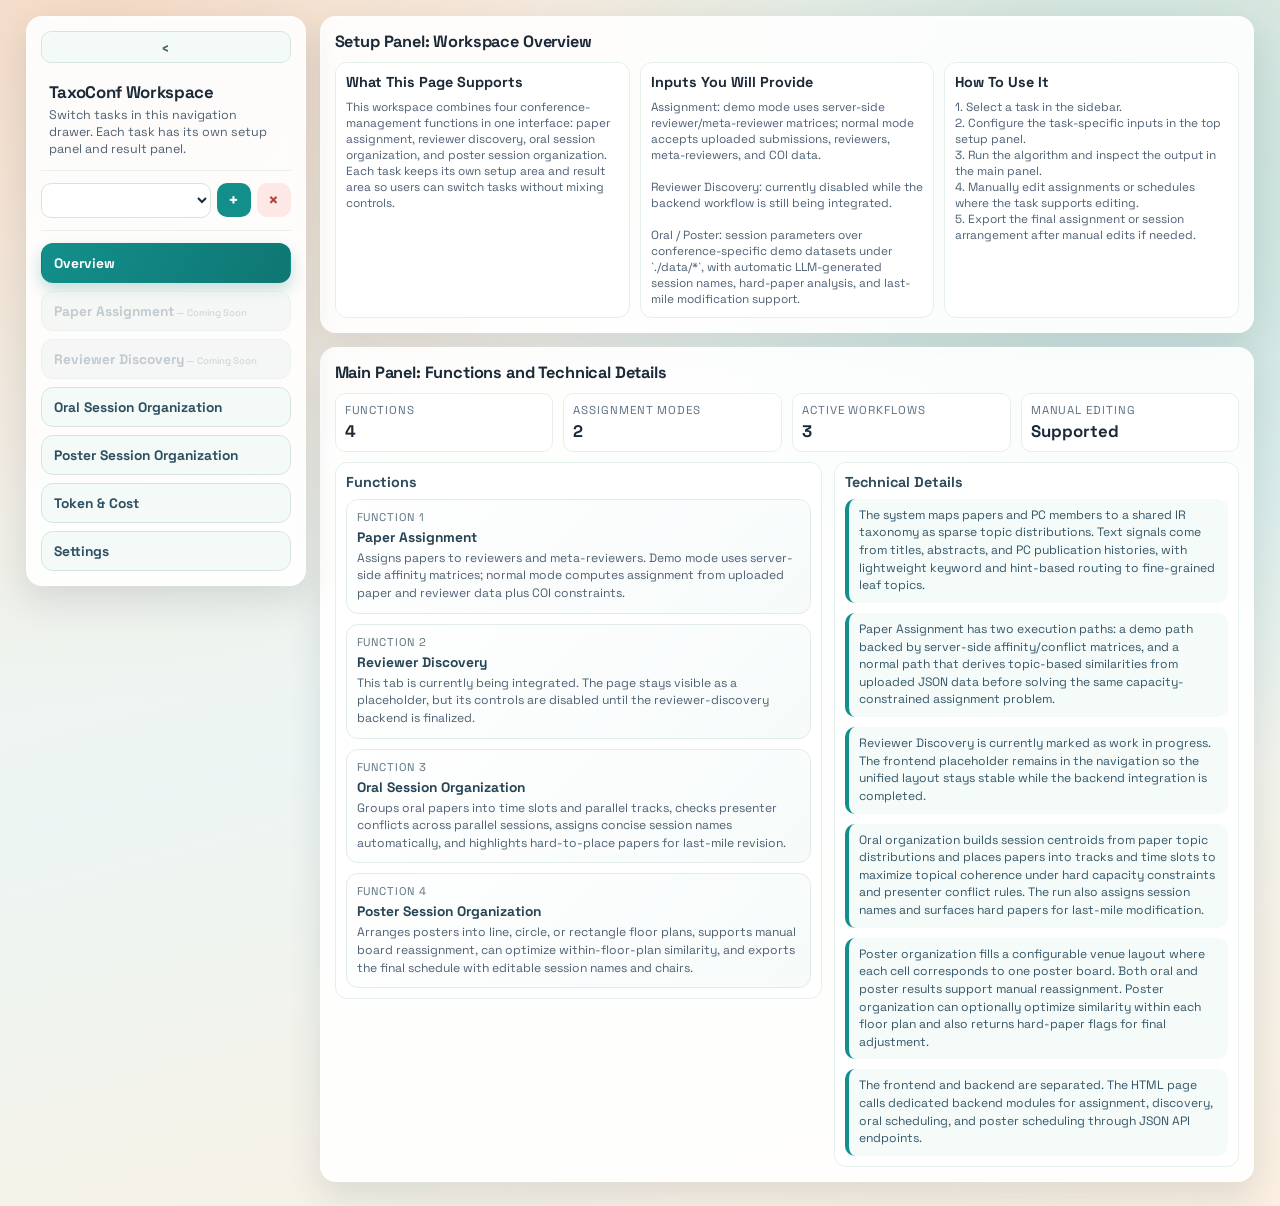
==== index.html @ 0bf5026b "Add editable track names and Excel export using template Track names: - Replace generic "Track 1/2/3" ====
<!doctype html>
<html lang="en">
<head>
  <meta charset="utf-8">
  <meta name="viewport" content="width=device-width, initial-scale=1">
  <title>TaxoConf Task Workspace</title>
  <link rel="preconnect" href="https://fonts.googleapis.com">
  <link rel="preconnect" href="https://fonts.gstatic.com" crossorigin>
  <link href="https://fonts.googleapis.com/css2?family=Space+Grotesk:wght@400;500;600;700&family=IBM+Plex+Mono:wght@400;500&display=swap" rel="stylesheet">
  <link rel="stylesheet" href="css/tokens.css">
  <link rel="stylesheet" href="css/base.css">
  <link rel="stylesheet" href="css/layout.css">
  <link rel="stylesheet" href="css/components.css">
  <link rel="stylesheet" href="css/views/overview.css">
  <link rel="stylesheet" href="css/views/oral.css">
  <link rel="stylesheet" href="css/views/poster.css">
  <link rel="stylesheet" href="css/views/settings.css">
  <link rel="stylesheet" href="css/views/tokens-page.css">
</head>
<body>
  <div class="app">
    <aside class="panel sidebar">
      <button class="sidebar-toggle" id="sidebarToggle" type="button" title="Collapse sidebar">
        <span class="toggle-icon">&lsaquo;</span>
      </button>
      <div class="brand">
        <h1>TaxoConf Workspace</h1>
        <p>Switch tasks in this navigation drawer. Each task has its own setup panel and result panel.</p>
      </div>
      <div class="workspace-switcher">
        <select id="workspaceSelect" title="Current workspace"></select>
        <button class="ws-add-btn" id="wsAddBtn" type="button" title="Create workspace">+</button>
        <button class="ws-add-btn" id="wsDeleteBtn" type="button" title="Delete workspace" style="background:#fde8e5;color:var(--danger);border-color:#f0c5c0">&times;</button>
      </div>
      <div class="nav-list" role="navigation" aria-label="Task Navigation">
        <button class="nav-btn is-active" data-task="overview" type="button"><span class="nav-icon">&#9776;</span> Overview</button>
        <button class="nav-btn is-locked" data-task="assignment" type="button"><span class="nav-icon">&#128196;</span> Paper Assignment</button>
        <button class="nav-btn is-locked" data-task="discovery" type="button"><span class="nav-icon">&#128269;</span> Reviewer Discovery</button>
        <button class="nav-btn" data-task="oral" type="button"><span class="nav-icon">&#127908;</span> Oral Session Organization</button>
        <button class="nav-btn" data-task="poster" type="button"><span class="nav-icon">&#128203;</span> Poster Session Organization</button>
        <button class="nav-btn" data-task="tokens" type="button"><span class="nav-icon">&#128176;</span> Token &amp; Cost</button>
        <button class="nav-btn" data-task="settings" type="button"><span class="nav-icon">&#9881;</span> Settings</button>
      </div>
    </aside>

    <!-- Global toast notification -->
    <div id="globalToast" class="global-toast" aria-live="polite"></div>

    <!-- Create workspace modal -->
    <div id="wsCreateModal" class="ws-modal-overlay">
      <div class="ws-modal-box">
        <h3>Create New Workspace</h3>
        <div class="control-group">
          <label class="control-label" for="wsNewName">Workspace name</label>
          <input type="text" id="wsNewName" placeholder="e.g. AAAI26" />
        </div>
        <div class="control-group">
          <label class="control-label" for="wsNewDesc">Description (optional)</label>
          <input type="text" id="wsNewDesc" placeholder="e.g. AAAI 2026 Full Papers" />
        </div>
        <div class="control-group">
          <label class="control-label">Papers JSON (optional, upload later if needed)</label>
          <input type="file" id="wsNewPapersFile" accept=".json" style="font-size:0.82rem;margin-top:4px" />
          <div class="tiny" style="margin-top:4px">Expected format: array of <code>[{id, title, authors, abstract?}, ...]</code></div>
        </div>
        <div class="ws-modal-actions">
          <button class="btn-primary" id="wsCreateBtn" type="button">Create</button>
          <button class="btn-muted" id="wsCreateCancelBtn" type="button">Cancel</button>
        </div>
      </div>
    </div>

    <main class="content">
      <section class="task-view is-active" id="task-overview">
        <section class="panel setup-panel">
          <h2>Setup Panel: Workspace Overview</h2>
          <div class="grid-3">
            <div class="control-card">
              <h3 style="margin:0 0 8px;font-size:0.9rem">What This Page Supports</h3>
              <div class="tiny">
                This workspace combines four conference-management functions in one interface:
                paper assignment, reviewer discovery, oral session organization, and poster session organization.
                Each task keeps its own setup area and result area so users can switch tasks without mixing controls.
              </div>
            </div>

            <div class="control-card">
              <h3 style="margin:0 0 8px;font-size:0.9rem">Inputs You Will Provide</h3>
              <div class="tiny">
                Assignment: demo mode uses server-side reviewer/meta-reviewer matrices; normal mode accepts uploaded
                submissions, reviewers, meta-reviewers, and COI data.<br><br>
                Reviewer Discovery: currently disabled while the backend workflow is still being integrated.<br><br>
                Oral / Poster: session parameters over conference-specific demo datasets under `./data/*`, with
                automatic LLM-generated session names, hard-paper analysis, and last-mile modification support.
              </div>
            </div>

            <div class="control-card">
              <h3 style="margin:0 0 8px;font-size:0.9rem">How To Use It</h3>
              <div class="tiny">
                1. Select a task in the sidebar.<br>
                2. Configure the task-specific inputs in the top setup panel.<br>
                3. Run the algorithm and inspect the output in the main panel.<br>
                4. Manually edit assignments or schedules where the task supports editing.<br>
                5. Export the final assignment or session arrangement after manual edits if needed.
              </div>
            </div>
          </div>
        </section>

        <section class="panel result-panel">
          <h2>Main Panel: Functions and Technical Details</h2>
          <div class="summary">
            <div class="metric"><div class="label">Functions</div><div class="value">4</div></div>
            <div class="metric"><div class="label">Assignment Modes</div><div class="value">2</div></div>
            <div class="metric"><div class="label">Active Workflows</div><div class="value">3</div></div>
            <div class="metric"><div class="label">Manual Editing</div><div class="value">Supported</div></div>
          </div>

          <div class="result-split">
            <div class="list-card">
              <h3>Functions</h3>
              <div class="overview-flow">
                <div class="overview-step">
                  <div class="step-kicker">Function 1</div>
                  <div class="step-title">Paper Assignment</div>
                  <div class="step-copy">
                    Assigns papers to reviewers and meta-reviewers. Demo mode uses server-side affinity matrices;
                    normal mode computes assignment from uploaded paper and reviewer data plus COI constraints.
                  </div>
                </div>
                <div class="overview-step">
                  <div class="step-kicker">Function 2</div>
                  <div class="step-title">Reviewer Discovery</div>
                  <div class="step-copy">
                    This tab is currently being integrated. The page stays visible as a placeholder, but its controls
                    are disabled until the reviewer-discovery backend is finalized.
                  </div>
                </div>
                <div class="overview-step">
                  <div class="step-kicker">Function 3</div>
                  <div class="step-title">Oral Session Organization</div>
                  <div class="step-copy">
                    Groups oral papers into time slots and parallel tracks, checks presenter conflicts across parallel
                    sessions, assigns concise session names automatically, and highlights hard-to-place papers for last-mile revision.
                  </div>
                </div>
                <div class="overview-step">
                  <div class="step-kicker">Function 4</div>
                  <div class="step-title">Poster Session Organization</div>
                  <div class="step-copy">
                    Arranges posters into line, circle, or rectangle floor plans, supports manual board reassignment,
                    can optimize within-floor-plan similarity, and exports the final schedule with editable session names and chairs.
                  </div>
                </div>
              </div>
            </div>

            <div class="detail-card">
              <h3>Technical Details</h3>
              <div class="tech-grid">
                <div class="tech-note">
                  The system maps papers and PC members to a shared IR taxonomy as sparse topic distributions. Text signals
                  come from titles, abstracts, and PC publication histories, with lightweight keyword and hint-based routing
                  to fine-grained leaf topics.
                </div>
                <div class="tech-note">
                  Paper Assignment has two execution paths: a demo path backed by server-side affinity/conflict matrices,
                  and a normal path that derives topic-based similarities from uploaded JSON data before solving the same
                  capacity-constrained assignment problem.
                </div>
                <div class="tech-note">
                  Reviewer Discovery is currently marked as work in progress. The frontend placeholder remains in the
                  navigation so the unified layout stays stable while the backend integration is completed.
                </div>
                <div class="tech-note">
                  Oral organization builds session centroids from paper topic distributions and places papers into tracks and
                  time slots to maximize topical coherence under hard capacity constraints and presenter conflict rules. The run also assigns session names and surfaces hard papers for last-mile modification.
                </div>
                <div class="tech-note">
                  Poster organization fills a configurable venue layout where each cell corresponds to one poster board.
                  Both oral and poster results support manual reassignment. Poster organization can optionally optimize similarity within each floor plan and also returns hard-paper flags for final adjustment.
                </div>
                <div class="tech-note">
                  The frontend and backend are separated. The HTML page calls dedicated backend modules for assignment,
                  discovery, oral scheduling, and poster scheduling through JSON API endpoints.
                </div>
              </div>
            </div>
          </div>
        </section>

      </section>

      <section class="task-view" id="task-assignment">
        <section class="panel setup-panel">
          <h2>Setup Panel: Paper Assignment</h2>
          <div class="grid-3">
            <div class="control-card">
              <h3 style="margin:0 0 8px;font-size:0.9rem">Mode</h3>
              <div class="control-group">
                <span class="control-label">Assignment Mode</span>
                <select id="assignmentModeSelect">
                  <option value="demo" selected>Demonstration Mode</option>
                  <option value="normal">Normal Mode</option>
                </select>
              </div>
              <div id="assignmentSourceStatus" class="tiny">Loading assignment data summary from the server...</div>
            </div>

            <div class="control-card">
              <h3 style="margin:0 0 8px;font-size:0.9rem">Data</h3>
              <div id="assignmentDemoPanel">
                <div class="control-group">
                  <span class="control-label">Conference Demo Data</span>
                  <select id="assignmentConferenceSelect"></select>
                </div>
                <div class="tiny">Demonstration mode uses the papers, reviewers, meta-reviewers, affinity matrices, and conflict matrices stored on the server.</div>
              </div>
              <div id="assignmentUploadPanel" hidden>
                <div class="btn-row" style="margin-top:8px">
                  <button id="uploadAssignmentSubmissionBtn" class="btn-secondary" type="button">Upload Submissions JSON</button>
                  <button id="uploadAssignmentReviewerBtn" class="btn-secondary" type="button">Upload Reviewers JSON</button>
                </div>
                <div class="btn-row" style="margin-top:8px">
                  <button id="uploadAssignmentMetaReviewerBtn" class="btn-secondary" type="button">Upload Meta-Reviewers JSON</button>
                  <button id="uploadAssignmentCoiBtn" class="btn-secondary" type="button">Upload COI JSON</button>
                </div>
                <input id="assignmentSubmissionFileInput" type="file" accept=".json,application/json" hidden>
                <input id="assignmentReviewerFileInput" type="file" accept=".json,application/json" hidden>
                <input id="assignmentMetaReviewerFileInput" type="file" accept=".json,application/json" hidden>
                <input id="assignmentCoiFileInput" type="file" accept=".json,application/json" hidden>
                <div id="assignmentUploadStatus" class="tiny" style="margin-top:10px">Upload your own JSON data to run assignment in normal mode.</div>
              </div>
            </div>

            <div class="control-card">
              <h3 style="margin:0 0 8px;font-size:0.9rem">Parameters</h3>
              <div class="control-group">
                <span class="control-label">Reviewer Workload</span>
                <input id="reviewerWorkloadInput" type="number" min="1" step="1" value="4">
              </div>
              <div class="control-group">
                <span class="control-label">Reviewer Coverage</span>
                <input id="reviewerCoverageInput" type="number" min="1" step="1" value="3">
              </div>
              <div class="control-group">
                <span class="control-label">Meta-Reviewer Workload</span>
                <input id="metaReviewerWorkloadInput" type="number" min="1" step="1" value="8">
              </div>
              <div class="btn-row" style="margin-top:8px">
                <button id="runAssignmentBtn" class="btn-primary" type="button">Run Assignment</button>
              </div>
              <div id="assignmentRunStatus" class="run-status" aria-live="polite"></div>
              <div class="btn-row" style="margin-top:10px">
                <button id="exportAssignmentBtn" class="btn-muted" type="button">Export Assignment JSON</button>
              </div>
            </div>
          </div>
        </section>

        <section class="panel result-panel">
          <h2>Main Panel: Assignment Result</h2>
          <div id="assignmentSummary" class="summary"></div>

          <div class="tabs">
            <button id="paperViewBtn" class="small-tab is-active" type="button">Paper View</button>
            <button id="pcViewBtn" class="small-tab" type="button">Reviewer / Meta-Reviewer View</button>
          </div>

          <div class="result-split">
            <div class="list-card">
              <h3 id="assignmentListTitle">Paper View List</h3>
              <div id="assignmentListTable" class="table-wrap"></div>
            </div>
            <div class="detail-card">
              <h3>Assignment Detail</h3>
              <div id="assignmentDetailPanel" class="tiny">Run assignment and click a paper or PC member to inspect details.</div>
            </div>
          </div>
        </section>
      </section>

      <section class="task-view" id="task-discovery">
        <section class="panel setup-panel">
          <h2>Setup Panel: Reviewer Discovery</h2>
          <div class="grid-2">
            <div class="control-card">
              <h3 style="margin:0 0 8px;font-size:0.9rem">Status</h3>
              <div class="tiny">
                Reviewer Discovery is still in progress. The backend integration for candidate retrieval and gap
                analysis is being revised and the interactive controls are intentionally disabled for this build.
              </div>
            </div>
            <div class="control-card">
              <h3 style="margin:0 0 8px;font-size:0.9rem">Planned Scope</h3>
              <div class="tiny">
                The final version will surface reviewer-demand gaps, search candidate reviewers from external
                sources, and let users inspect how recommended additions reduce uncovered topical demand.
              </div>
            </div>
          </div>
        </section>

        <section class="panel result-panel">
          <h2>Main Panel: Reviewer Discovery</h2>
          <div class="detail-card">
            <h3>Still In Progress</h3>
            <div class="tiny">
              This tab is intentionally disabled in the current demo build. No search or recommendation results are
              available yet.
            </div>
          </div>
        </section>
      </section>

      <section class="task-view" id="task-oral">
        <section class="panel setup-panel" id="oralSetupPanel">
          <div class="task-toolbar">
            <div class="toolbar-row">
              <h2 class="toolbar-title">Oral Session Organization</h2>
              <select id="oralConferenceSelect" class="toolbar-conference" title="Conference"></select>
            </div>
            <div class="toolbar-row">
              <button id="runOralBtn" class="btn-primary" type="button">Run Oral Organization</button>
              <button id="exportOralBtn" class="btn-muted" type="button">Export</button>
              <span class="toolbar-sep"></span>
              <button id="saveOralProgressBtn" class="btn-muted" type="button">Save Progress</button>
              <button id="loadOralProgressBtn" class="btn-muted" type="button">Load Progress</button>
              <span class="toolbar-sep"></span>
              <button class="btn-configure" type="button" data-toggle-setup="oralSetupPanel">Configure <span class="caret">&#9660;</span></button>
            </div>
            <div id="oralRunStatus" class="run-status toolbar-status" aria-live="polite"></div>
          </div>

          <!-- Summary bar: visible when collapsed -->
          <div id="oralSetupSummary" class="setup-summary-bar">
            <span class="summary-chip" id="oralSummaryChip">Loading...</span>
          </div>

          <!-- Collapsible setup body -->
          <div class="setup-body">
            <div id="oralSourceStatus" class="tiny" style="margin-bottom:10px">Loading server-side presentation data...</div>
            <div class="grid-3">
              <div class="control-card">
                <h3 style="margin:0 0 8px;font-size:0.9rem">Session Parameters</h3>
                <div class="control-group">
                  <span class="control-label">Parallel Sessions (M)</span>
                  <input id="oralParallelInput" type="number" min="1" step="1" value="7">
                </div>
                <div class="control-group">
                  <span class="control-label">Time Slots (N)</span>
                  <input id="oralSlotsInput" type="number" min="1" step="1" value="19">
                </div>
                <div class="control-group">
                  <span class="control-label">Max per Session</span>
                  <input id="oralMaxInput" type="number" min="1" step="1" value="4">
                </div>
                <div class="control-group">
                  <span class="control-label">Min per Session</span>
                  <input id="oralMinInput" type="number" min="1" step="1" value="3">
                </div>
                <label class="checkbox-line" style="margin-top:6px">
                  <input id="oralConflictInput" type="checkbox" checked>
                  Avoid presenter conflicts across parallel sessions
                </label>
              </div>

              <div class="control-card">
                <h3 style="margin:0 0 8px;font-size:0.9rem">Capacity Check</h3>
                <div id="oralCapacityNotice" class="capacity-note">Checking capacity against the demo paper set...</div>
              </div>

              <div class="control-card">
                <h3 style="margin:0 0 8px;font-size:0.9rem">Export</h3>
                <div class="control-group">
                  <span class="control-label">Export Format</span>
                  <select id="oralExportFormatSelect">
                    <option value="excel">Excel (.xlsx)</option>
                    <option value="html">HTML</option>
                    <option value="csv">CSV</option>
                  </select>
                </div>
                <div class="tiny" style="margin-top:8px">Click a session cell after the run to inspect and edit.</div>
              </div>
            </div>
          </div>
        </section>

        <section class="panel result-panel">
          <h2>Oral Schedule Result</h2>
          <div id="oralSummary" class="summary"></div>
          <div id="oralSchedulePanel" class="schedule-table"></div>
          <div class="detail-card" id="oralEditorPanel"></div>
          <div class="detail-card" id="oralLastMilePanel"></div>
        </section>
      </section>

      <section class="task-view" id="task-poster">
        <section class="panel setup-panel" id="posterSetupPanel">
          <div class="task-toolbar">
            <div class="toolbar-row">
              <h2 class="toolbar-title">Poster Session Organization</h2>
              <select id="posterConferenceSelect" class="toolbar-conference" title="Conference"></select>
            </div>
            <div class="toolbar-row">
              <button id="runPosterBtn" class="btn-primary" type="button">Run Poster Organization</button>
              <button id="exportPosterBtn" class="btn-muted" type="button">Export</button>
              <span class="toolbar-sep"></span>
              <button id="savePosterProgressBtn" class="btn-muted" type="button">Save Progress</button>
              <button id="loadPosterProgressBtn" class="btn-muted" type="button">Load Progress</button>
              <span class="toolbar-sep"></span>
              <button class="btn-configure" type="button" data-toggle-setup="posterSetupPanel">Configure <span class="caret">&#9660;</span></button>
            </div>
            <div id="posterRunStatus" class="run-status toolbar-status" aria-live="polite"></div>
          </div>

          <!-- Summary bar: visible when collapsed -->
          <div id="posterSetupSummary" class="setup-summary-bar">
            <span class="summary-chip" id="posterSummaryChip">Loading...</span>
          </div>

          <!-- Collapsible setup body -->
          <div class="setup-body">
            <div id="posterSourceStatus" class="tiny" style="margin-bottom:10px">Loading server-side presentation data...</div>
            <div class="grid-3">
              <div class="control-card">
                <h3 style="margin:0 0 8px;font-size:0.9rem">Floor Plan Layout</h3>
                <label class="checkbox-line">
                  <input id="posterWithinFloorplanInput" type="checkbox" checked>
                  Consider similarity within a floor plan
                </label>
                <div class="control-group">
                  <span class="control-label">Floor Plan Category</span>
                  <select id="posterLayoutCategorySelect">
                    <option value="rectangle">Rectangle</option>
                    <option value="line_circle">Line / Circle</option>
                  </select>
                </div>
                <div id="posterLineCircleControls" class="is-hidden">
                  <div class="control-group">
                    <span class="control-label">Specific Floor Plan</span>
                    <select id="posterLinearLayoutSelect">
                      <option value="line">Line</option>
                      <option value="circle">Circle</option>
                    </select>
                  </div>
                  <div class="control-group">
                    <span class="control-label">Board Count</span>
                    <input id="posterBoardCountInput" type="number" min="1" step="1" value="12">
                  </div>
                </div>
                <div id="posterRectangleControls">
                  <div class="control-group">
                    <span class="control-label">Rectangle Rows</span>
                    <input id="posterRowsInput" type="number" min="1" step="1" value="3">
                  </div>
                  <div class="control-group">
                    <span class="control-label">Rectangle Columns</span>
                    <input id="posterColsInput" type="number" min="1" step="1" value="4">
                  </div>
                </div>
              </div>

              <div class="control-card">
                <h3 style="margin:0 0 8px;font-size:0.9rem">Session Parameters</h3>
                <div class="control-group">
                  <span class="control-label">Session Count</span>
                  <input id="posterSessionCountInput" type="number" min="1" step="1" value="44">
                </div>
                <label class="checkbox-line">
                  <input id="posterPresenterConflictInput" type="checkbox">
                  Prevent same presenter in same session
                </label>
                <div id="posterCapacityNotice" class="capacity-note" style="margin-top:8px">Checking capacity...</div>
              </div>

              <div class="control-card">
                <h3 style="margin:0 0 8px;font-size:0.9rem">Export</h3>
                <div class="control-group">
                  <span class="control-label">Export Format</span>
                  <select id="posterExportFormatSelect">
                    <option value="excel">Excel (.xlsx)</option>
                    <option value="html">HTML</option>
                    <option value="csv">CSV</option>
                  </select>
                </div>
                <div class="tiny" style="margin-top:8px">Click any poster session card or board to inspect and edit.</div>
              </div>
            </div>
          </div>
        </section>

        <section class="panel result-panel">
          <h2>Main Panel: Poster Arrangement Result</h2>
          <div id="posterSummary" class="summary"></div>
          <div id="posterGridPanel"></div>
          <div class="detail-card" id="posterEditorPanel"></div>
          <div class="detail-card" id="posterLastMilePanel"></div>
        </section>
      </section>

      <!-- ═══════════ Token & Cost Page ═══════════ -->
      <section class="task-view" id="task-tokens">
        <section class="panel setup-panel">
          <h2>Token &amp; Cost Statistics</h2>
          <p class="tiny" style="margin:-6px 0 12px">Track LLM token usage and estimated costs across runs, workspaces, and globally.</p>

          <!-- Summary cards -->
          <div class="grid-3" style="margin-bottom:14px">
            <!-- Last Run -->
            <div class="control-card">
              <h3 style="margin:0 0 10px;font-size:0.9rem;color:var(--accent)">Last Run</h3>
              <div id="tokenLastRunBody" style="font-size:0.82rem">No run data yet.</div>
            </div>
            <!-- Workspace totals -->
            <div class="control-card">
              <div style="display:flex;justify-content:space-between;align-items:center;margin-bottom:10px">
                <h3 style="margin:0;font-size:0.9rem;color:var(--accent-warm)">Current Workspace</h3>
                <button class="btn-muted" id="tokenResetWorkspaceBtn" type="button" style="padding:4px 12px;font-size:0.74rem">Reset</button>
              </div>
              <div id="tokenWorkspaceBody" style="font-size:0.82rem">No workspace data.</div>
            </div>
            <!-- Global totals -->
            <div class="control-card">
              <div style="display:flex;justify-content:space-between;align-items:center;margin-bottom:10px">
                <h3 style="margin:0;font-size:0.9rem;color:var(--accent-muted)">Global (All Workspaces)</h3>
                <button class="btn-muted" id="tokenResetGlobalBtn" type="button" style="padding:4px 12px;font-size:0.74rem">Reset</button>
              </div>
              <div id="tokenGlobalBody" style="font-size:0.82rem">No global data.</div>
            </div>
          </div>
        </section>

        <!-- Run History table -->
        <section class="panel result-panel">
          <h2>Run History</h2>
          <div id="tokenRunHistoryBody" style="font-size:0.82rem">No runs recorded yet.</div>
        </section>
      </section>

      <!-- ═══════════ Settings Page ═══════════ -->
      <section class="task-view" id="task-settings">
        <section class="panel setup-panel">
          <h2>Settings</h2>
          <p class="tiny" style="margin:-6px 0 12px">Configure LLM provider, organization methods, and similarity engine. Changes take effect immediately.</p>

          <!-- LLM Configuration -->
          <div class="control-card" style="margin-bottom:12px">
            <h3 style="margin:0 0 10px;font-size:0.9rem">LLM Provider &amp; Model</h3>
            <div class="grid-2">
              <div class="control-group">
                <label class="control-label" for="settingsProvider">Provider <span id="settingsKeyStatus" style="font-weight:normal;font-size:0.75rem;margin-left:4px"></span></label>
                <select id="settingsProvider">
                  <option value="openai">OpenAI</option>
                  <option value="google">Google Gemini</option>
                  <option value="anthropic">Anthropic Claude</option>
                  <option value="xai">xAI Grok</option>
                </select>
              </div>
              <div class="control-group">
                <label class="control-label" for="settingsModel">Model</label>
                <select id="settingsModel"></select>
              </div>
            </div>
            <div class="control-group" style="margin-top:8px">
              <label class="control-label">API Key Source</label>
              <div style="display:flex;gap:12px;align-items:center;margin-top:4px">
                <label style="font-size:0.82rem;display:flex;align-items:center;gap:4px;cursor:pointer">
                  <input type="radio" name="apiKeySource" value="environment" checked /> Environment variable
                </label>
                <label style="font-size:0.82rem;display:flex;align-items:center;gap:4px;cursor:pointer">
                  <input type="radio" name="apiKeySource" value="manual" /> Enter manually
                </label>
              </div>
            </div>
            <div id="settingsManualKeyRow" style="display:none;margin-top:8px">
              <div class="control-group">
                <label class="control-label" for="settingsApiKey">API Key</label>
                <input type="password" id="settingsApiKey" placeholder="sk-..." style="width:100%;border:1px solid var(--line);border-radius:10px;background:#fff;color:var(--ink);font-family:inherit;font-size:0.86rem;padding:8px 9px" />
              </div>
            </div>
            <div style="margin-top:10px;padding:10px 12px;background:#f6fbfa;border:1px solid #e5efec;border-radius:10px">
              <div class="tiny" style="margin:0">
                <strong>Environment variables by provider:</strong><br>
                Google Gemini: <code>GOOGLE_API_KEY</code>&nbsp;&nbsp;|&nbsp;&nbsp;
                OpenAI: <code>OPENAI_API_KEY</code><br>
                Anthropic: <code>ANTHROPIC_API_KEY</code>&nbsp;&nbsp;|&nbsp;&nbsp;
                xAI: <code>XAI_API_KEY</code>
              </div>
            </div>
            <div style="margin-top:10px;display:flex;gap:8px;align-items:center">
              <button class="btn-muted" id="settingsTestLLMBtn" type="button" style="padding:7px 14px;font-size:0.8rem">Test Connection</button>
              <span id="settingsTestResult" class="tiny" style="margin:0"></span>
            </div>
          </div>

          <!-- Save button -->
          <div style="display:flex;gap:10px;align-items:center;margin-top:4px">
            <button class="btn-primary" id="settingsSaveBtn" type="button">Save Settings</button>
            <span id="settingsSaveStatus" class="tiny" style="margin:0"></span>
          </div>
        </section>
      </section>

    </main>
  </div>

  <div id="oralSessionModal" class="modal-shell" aria-hidden="true">
    <div class="modal-card">
      <div class="modal-head">
        <h3 id="oralSessionModalTitle">Session Detail</h3>
        <button id="oralSessionModalClose" class="modal-close" type="button">Close</button>
      </div>
      <div id="oralSessionModalBody" class="modal-body"></div>
    </div>
  </div>

  <div id="posterSessionModal" class="modal-shell" aria-hidden="true">
    <div class="modal-card">
      <div class="modal-head">
        <h3 id="posterSessionModalTitle">Poster Session Detail</h3>
        <button id="posterSessionModalClose" class="modal-close" type="button">Close</button>
      </div>
      <div id="posterSessionModalBody" class="modal-body"></div>
    </div>
  </div>

  <div id="oralHardPaperModal" class="modal-shell" aria-hidden="true">
    <div class="modal-card">
      <div class="modal-head">
        <h3 id="oralHardPaperModalTitle">Oral Last-Mile Modification</h3>
        <button id="oralHardPaperModalClose" class="modal-close" type="button">Close</button>
      </div>
      <div id="oralHardPaperModalBody" class="modal-body"></div>
    </div>
  </div>

  <div id="posterHardPaperModal" class="modal-shell" aria-hidden="true">
    <div class="modal-card">
      <div class="modal-head">
        <h3 id="posterHardPaperModalTitle">Poster Last-Mile Modification</h3>
        <button id="posterHardPaperModalClose" class="modal-close" type="button">Close</button>
      </div>
      <div id="posterHardPaperModalBody" class="modal-body"></div>
    </div>
  </div>

  <!-- Save/Load Progress Modal -->
  <div id="progressModal" class="modal-shell" aria-hidden="true">
    <div class="modal-card">
      <div class="modal-head">
        <h3 id="progressModalTitle">Save / Load Progress</h3>
        <button id="progressModalClose" class="modal-close" type="button">Close</button>
      </div>
      <div id="progressModalBody" class="modal-body"></div>
    </div>
  </div>

  <script type="module" src="js/app.js?v=4"></script>
</body>
</html>
---- css/tokens.css ----
:root {
  --bg-1: #f8f2e7;
  --bg-2: #ecf5f3;
  --ink: #1c2a38;
  --ink-soft: #4e6073;
  --panel: rgba(255, 255, 255, 0.9);
  --line: #d9e2e0;
  --accent: #138f8b;
  --accent-strong: #0f7673;
  --accent-warm: #e06a2d;
  --accent-muted: #8ea65f;
  --danger: #b53d33;
  --shadow: 0 14px 34px rgba(24, 48, 67, 0.12);
  --radius: 16px;
}
---- css/base.css ----
* { box-sizing: border-box; }

html,
body {
  overflow-x: hidden;
}

body {
  margin: 0;
  min-height: 100vh;
  font-family: "Space Grotesk", "Trebuchet MS", sans-serif;
  color: var(--ink);
  background:
    radial-gradient(circle at 8% 0%, rgba(224, 106, 45, 0.18), transparent 42%),
    radial-gradient(circle at 88% 14%, rgba(19, 143, 139, 0.2), transparent 40%),
    linear-gradient(165deg, var(--bg-1), var(--bg-2) 54%, #fbefe0 100%);
}

input[type="text"],
input[type="number"],
select,
textarea {
  width: 100%;
  border: 1px solid var(--line);
  border-radius: 10px;
  background: #fff;
  color: var(--ink);
  font-family: inherit;
  font-size: 0.86rem;
  padding: 8px 9px;
}

input[type="range"] {
  width: 100%;
  accent-color: var(--accent);
}

.tiny {
  font-size: 0.74rem;
  color: var(--ink-soft);
  line-height: 1.35;
}

.mono {
  font-family: "IBM Plex Mono", "SFMono-Regular", Consolas, monospace;
  font-size: 0.74rem;
}

.is-hidden {
  display: none !important;
}
---- css/layout.css ----
.app {
  width: min(1520px, 96vw);
  margin: 16px auto 24px;
  display: grid;
  grid-template-columns: 280px minmax(0, 1fr);
  gap: 14px;
  min-width: 0;
  transition: grid-template-columns 0.25s ease;
}
.app.sidebar-collapsed {
  grid-template-columns: 52px minmax(0, 1fr);
}

.sidebar {
  padding: 14px;
  position: sticky;
  top: 12px;
  height: fit-content;
  max-height: calc(100vh - 24px);
  overflow: auto;
  transition: padding 0.25s ease;
}

/* Sidebar toggle button */
.sidebar-toggle {
  width: 100%;
  border: 1px solid #d7e5e2;
  border-radius: 10px;
  background: #f3faf8;
  color: var(--ink-soft);
  padding: 6px 0;
  font-size: 1rem;
  cursor: pointer;
  margin-bottom: 10px;
  transition: all 0.15s ease;
  display: flex;
  align-items: center;
  justify-content: center;
}
.sidebar-toggle:hover { background: #e6f2ee; }
.sidebar-toggle .toggle-icon {
  transition: transform 0.25s ease;
  font-size: 0.9rem;
}

/* Collapsed sidebar */
.sidebar-collapsed .sidebar {
  padding: 10px 6px;
  overflow: hidden;
}
.sidebar-collapsed .brand,
.sidebar-collapsed .workspace-switcher,
.sidebar-collapsed .nav-btn span,
.sidebar-collapsed .nav-btn::after {
  display: none;
}
.sidebar-collapsed .nav-list {
  gap: 6px;
}
.sidebar-collapsed .nav-btn {
  padding: 8px 0;
  font-size: 0;
  text-align: center;
  justify-content: center;
  min-height: 36px;
}
.sidebar-collapsed .nav-btn .nav-icon {
  font-size: 1.05rem;
  display: block;
}
.sidebar-collapsed .sidebar-toggle {
  padding: 6px 0;
  margin-bottom: 8px;
}
.sidebar-collapsed .sidebar-toggle .toggle-icon {
  transform: rotate(180deg);
}

.brand {
  padding: 8px 8px 12px;
  border-bottom: 1px solid #e7f0ee;
  margin-bottom: 12px;
}

.brand h1 {
  margin: 0;
  font-size: 1.05rem;
  letter-spacing: -0.02em;
}

.brand p {
  margin: 4px 0 0;
  font-size: 0.78rem;
  color: var(--ink-soft);
  line-height: 1.35;
}

.nav-list {
  display: grid;
  gap: 8px;
}

.nav-btn {
  text-align: left;
  border: 1px solid #d7e5e2;
  border-radius: 12px;
  background: #f3faf8;
  color: #2e4f62;
  padding: 10px 12px;
  font-family: inherit;
  font-size: 0.86rem;
  font-weight: 700;
  cursor: pointer;
  transition: all 0.15s ease;
}

.nav-icon {
  display: none;
  line-height: 1;
}

.nav-btn.is-active {
  background: linear-gradient(120deg, var(--accent), var(--accent-strong));
  color: #fff;
  border-color: transparent;
  box-shadow: 0 7px 16px rgba(15, 118, 115, 0.24);
}

.nav-btn.is-locked {
  opacity: 0.52;
  cursor: not-allowed;
  position: relative;
  background: #eef3f1;
  color: #8a9da8;
  border-color: #dce5e2;
}
.nav-btn.is-locked::after {
  content: " — Coming Soon";
  font-size: 0.7em;
  font-weight: 500;
  opacity: 0.7;
}
.nav-btn.is-locked:hover {
  transform: none;
  box-shadow: none;
}

/* Workspace switcher */
.workspace-switcher {
  display: flex;
  gap: 6px;
  align-items: center;
  margin-bottom: 12px;
  padding-bottom: 12px;
  border-bottom: 1px solid #e7f0ee;
}
.workspace-switcher select {
  flex: 1;
  font-size: 0.82rem;
  padding: 7px 8px;
}
.workspace-switcher .ws-add-btn {
  width: 34px;
  height: 34px;
  border-radius: 10px;
  background: var(--accent);
  color: #fff;
  font-size: 1.1rem;
  display: flex;
  align-items: center;
  justify-content: center;
  padding: 0;
  flex-shrink: 0;
}

/* Create workspace modal */
.ws-modal-overlay {
  position: fixed;
  inset: 0;
  background: rgba(28, 42, 56, 0.45);
  display: flex;
  align-items: center;
  justify-content: center;
  z-index: 8000;
  opacity: 0;
  pointer-events: none;
  transition: opacity 0.2s ease;
}
.ws-modal-overlay.is-visible {
  opacity: 1;
  pointer-events: auto;
}
.ws-modal-box {
  background: #fff;
  border-radius: 16px;
  box-shadow: 0 20px 50px rgba(0,0,0,0.18);
  padding: 24px;
  width: min(440px, 90vw);
  max-height: 80vh;
  overflow: auto;
}
.ws-modal-box h3 { margin: 0 0 14px; font-size: 1.05rem; }
.ws-modal-box .control-group { margin-bottom: 12px; }
.ws-modal-actions { display: flex; gap: 8px; margin-top: 16px; }

/* Global toast notification */
.global-toast {
  position: fixed;
  top: 20px;
  left: 50%;
  transform: translateX(-50%) translateY(-80px);
  background: linear-gradient(135deg, #1c2a38, #2e4252);
  color: #fff;
  padding: 12px 24px;
  border-radius: 12px;
  font-size: 0.88rem;
  font-weight: 600;
  box-shadow: 0 8px 24px rgba(0,0,0,0.18);
  z-index: 9999;
  opacity: 0;
  transition: all 0.3s cubic-bezier(0.4, 0, 0.2, 1);
  pointer-events: none;
}
.global-toast.is-visible {
  opacity: 1;
  transform: translateX(-50%) translateY(0);
}

.content {
  display: grid;
  gap: 14px;
  min-width: 0;
}

.task-view {
  display: none;
  gap: 14px;
  min-width: 0;
}

.task-view.is-active {
  display: grid;
  animation: reveal 0.2s ease;
}

@keyframes reveal {
  from { opacity: 0; transform: translateY(4px); }
  to { opacity: 1; transform: translateY(0); }
}

/* ── Media queries ── */

@media (max-width: 1160px) {
  .app {
    grid-template-columns: 1fr;
  }

  .sidebar {
    position: static;
    max-height: none;
  }
}

@media (max-width: 920px) {
  .grid-2,
  .grid-3,
  .result-split {
    grid-template-columns: 1fr;
  }

  .summary {
    grid-template-columns: repeat(2, minmax(0, 1fr));
  }

  .paper-move-row {
    grid-template-columns: 1fr;
  }
}

@media (max-width: 620px) {
  .summary {
    grid-template-columns: 1fr;
  }

  .bar-row {
    grid-template-columns: 1fr;
  }

  .modal-field-grid {
    grid-template-columns: 1fr;
  }
}
---- css/components.css ----
.panel {
  background: var(--panel);
  border-radius: var(--radius);
  border: 1px solid rgba(255, 255, 255, 0.78);
  box-shadow: var(--shadow);
}

.setup-panel,
.result-panel {
  padding: 14px;
  min-width: 0;
  overflow: hidden;
}

.setup-panel h2,
.result-panel h2 {
  margin: 0 0 10px;
  font-size: 1.02rem;
  letter-spacing: -0.01em;
}

/* ── Sticky task toolbar ─────────────────────── */

.task-toolbar {
  position: sticky;
  top: 0;
  z-index: 20;
  display: flex;
  flex-direction: column;
  gap: 8px;
  padding: 14px 18px;
  background: rgba(255, 255, 255, 0.94);
  backdrop-filter: blur(10px);
  -webkit-backdrop-filter: blur(10px);
  border-bottom: 1px solid var(--line);
  border-radius: var(--radius) var(--radius) 0 0;
  margin: -14px -14px 14px;
}

.toolbar-row {
  display: flex;
  align-items: center;
  gap: 10px;
  flex-wrap: wrap;
}

.task-toolbar .toolbar-title {
  font-size: 1.06rem;
  font-weight: 700;
  letter-spacing: -0.02em;
  margin: 0;
  white-space: nowrap;
}

.toolbar-conference {
  flex: 1;
  min-width: 140px;
  max-width: 300px;
}

.toolbar-sep {
  display: inline-block;
  width: 1px;
  height: 20px;
  background: var(--line);
  margin: 0 2px;
}

.task-toolbar .toolbar-status {
  font-size: 0.78rem;
  color: var(--ink-soft);
  width: 100%;
}

.btn-configure {
  border: 1px solid var(--line);
  border-radius: 8px;
  background: #f3faf8;
  color: var(--ink-soft);
  padding: 5px 12px;
  font-size: 0.78rem;
  font-family: inherit;
  cursor: pointer;
  transition: all 0.15s ease;
  display: inline-flex;
  align-items: center;
  gap: 4px;
}
.btn-configure:hover { background: #e6f2ee; color: var(--ink); }
.btn-configure .caret {
  display: inline-block;
  transition: transform 0.2s ease;
  font-size: 0.7rem;
}
.btn-configure.is-collapsed .caret { transform: rotate(-90deg); }

/* ── Collapsible setup panel ─────────────────── */

.setup-body {
  transition: max-height 0.3s ease, opacity 0.2s ease, padding 0.3s ease;
  overflow: hidden;
}

.setup-panel.is-collapsed .setup-body {
  max-height: 0;
  opacity: 0;
  padding-top: 0;
  padding-bottom: 0;
}

.setup-panel.is-collapsed {
  padding-bottom: 0;
}

/* ── Summary bar (visible when collapsed) ────── */

.setup-summary-bar {
  display: none;
  gap: 12px;
  align-items: center;
  flex-wrap: wrap;
  font-size: 0.8rem;
  color: var(--ink-soft);
  padding: 4px 0;
}

.setup-summary-bar .summary-chip {
  background: #f0f6f4;
  border: 1px solid var(--line);
  border-radius: 6px;
  padding: 2px 8px;
  font-size: 0.76rem;
  white-space: nowrap;
}

.setup-panel.is-collapsed .setup-summary-bar {
  display: flex;
}

.panel-toolbar {
  display: flex;
  justify-content: space-between;
  gap: 10px;
  align-items: center;
  flex-wrap: wrap;
  margin: 0 0 10px;
}

.mode-switcher {
  display: flex;
  gap: 6px;
  align-items: center;
  flex-wrap: wrap;
}

.grid-2 {
  display: grid;
  grid-template-columns: 1fr 1fr;
  gap: 12px;
  align-items: start;
}

.grid-3 {
  display: grid;
  grid-template-columns: repeat(3, minmax(0, 1fr));
  gap: 10px;
}

.control-card {
  border: 1px solid #e5efec;
  background: #fff;
  border-radius: 12px;
  padding: 10px;
}

.control-group {
  display: grid;
  gap: 6px;
  margin-bottom: 10px;
}

.control-label {
  display: flex;
  justify-content: space-between;
  align-items: baseline;
  font-size: 0.8rem;
  color: var(--ink-soft);
  font-weight: 600;
}

.control-value {
  font-family: "IBM Plex Mono", "SFMono-Regular", Consolas, monospace;
  color: #245c61;
  font-size: 0.75rem;
}

.toggle-row {
  display: flex;
  gap: 8px;
  align-items: center;
  font-size: 0.82rem;
  color: #3f5a6c;
  margin: 5px 0;
}

.btn-row {
  display: grid;
  gap: 8px;
}

button {
  border: 0;
  border-radius: 10px;
  padding: 10px 12px;
  font-family: inherit;
  font-size: 0.84rem;
  font-weight: 700;
  cursor: pointer;
  transition: transform 0.14s ease;
}

button:active {
  transform: translateY(1px);
}

.btn-primary {
  background: linear-gradient(120deg, var(--accent), var(--accent-strong));
  color: #fff;
  box-shadow: 0 7px 18px rgba(15, 118, 115, 0.24);
}

.btn-secondary {
  background: linear-gradient(120deg, #f8eee7, #f5dfd0);
  color: #8a4824;
  border: 1px solid rgba(224, 106, 45, 0.21);
}

.btn-muted {
  background: linear-gradient(120deg, #edf6f3, #e4efec);
  color: #335566;
  border: 1px solid #d7e6e2;
}

button[disabled] {
  opacity: 0.72;
  cursor: wait;
  transform: none;
  box-shadow: none;
}

.summary {
  display: grid;
  grid-template-columns: repeat(4, minmax(0, 1fr));
  gap: 10px;
  margin-bottom: 10px;
}

.metric {
  border: 1px solid #e7efed;
  background: #fff;
  border-radius: 10px;
  padding: 9px;
}

.metric .label {
  font-size: 0.72rem;
  text-transform: uppercase;
  letter-spacing: 0.08em;
  color: #5d7081;
  margin-bottom: 3px;
}

.metric .value {
  font-size: 1.05rem;
  font-weight: 700;
}

.table-wrap {
  overflow: auto;
  border: 1px solid #e7eeec;
  border-radius: 10px;
  background: #fff;
}

table {
  width: 100%;
  border-collapse: collapse;
  min-width: 760px;
  font-size: 0.79rem;
}

th,
td {
  border-bottom: 1px solid #eef2f1;
  padding: 8px 9px;
  text-align: left;
  vertical-align: top;
}

th {
  background: #f6fbfa;
  color: #4c6375;
  position: sticky;
  top: 0;
  z-index: 1;
}

tbody tr.clickable { cursor: pointer; }
tbody tr.clickable:hover { background: #f6fbfa; }
tbody tr.selected { background: #eaf8f5; }

.badge {
  display: inline-block;
  padding: 2px 7px;
  border-radius: 999px;
  font-size: 0.7rem;
  font-weight: 700;
  border: 1px solid transparent;
  white-space: nowrap;
}

.badge-ok {
  color: #0f6b68;
  background: rgba(19, 143, 139, 0.13);
  border-color: rgba(19, 143, 139, 0.26);
}

.badge-warn {
  color: #8f4f27;
  background: rgba(224, 106, 45, 0.14);
  border-color: rgba(224, 106, 45, 0.28);
}

.badge-danger {
  color: #91352f;
  background: rgba(181, 61, 51, 0.12);
  border-color: rgba(181, 61, 51, 0.23);
}

.badge-muted {
  color: #395c6f;
  background: #eef5f2;
  border-color: #d8e7e3;
}

.tabs {
  display: flex;
  gap: 8px;
  margin-bottom: 10px;
  flex-wrap: wrap;
}

.small-tab {
  border: 1px solid #d8e7e3;
  border-radius: 999px;
  background: #eef7f5;
  color: #33596a;
  padding: 6px 10px;
  font-size: 0.76rem;
  font-weight: 700;
  cursor: pointer;
}

.small-tab.is-active {
  background: linear-gradient(120deg, var(--accent), var(--accent-strong));
  color: #fff;
  border-color: transparent;
}

.detail-card,
.gap-card,
.list-card {
  border: 1px solid #e5efec;
  background: #fff;
  border-radius: 12px;
  padding: 10px;
}

.detail-card h3,
.gap-card h3,
.list-card h3 {
  margin: 0 0 8px;
  font-size: 0.9rem;
  color: #304b5c;
}

.bars {
  display: grid;
  gap: 7px;
}

.bar-row {
  display: grid;
  grid-template-columns: minmax(120px, 1fr) minmax(130px, 2fr) 56px;
  gap: 7px;
  align-items: center;
  font-size: 0.76rem;
}

.bar-track {
  height: 9px;
  border-radius: 999px;
  background: #edf4f2;
  border: 1px solid #dce9e5;
  overflow: hidden;
}

.bar-fill {
  height: 100%;
  background: linear-gradient(90deg, var(--accent), #57b9b5);
}

.bar-fill.warm {
  background: linear-gradient(90deg, var(--accent-warm), #eba15f);
}

.bar-fill.muted {
  background: linear-gradient(90deg, #93b76a, #aacb81);
}

.pill {
  display: inline-block;
  border: 1px solid #d8e7e3;
  border-radius: 999px;
  background: #eef7f5;
  padding: 3px 7px;
  font-size: 0.7rem;
  margin-right: 5px;
  margin-top: 4px;
}

.editor-table {
  width: 100%;
  max-width: 100%;
  overflow: auto;
  border: 1px solid #e7efed;
  border-radius: 10px;
  background: #fff;
  margin-top: 10px;
}

.editor-table table {
  min-width: 760px;
}

.capacity-note {
  border-radius: 12px;
  padding: 10px;
  font-size: 0.76rem;
  line-height: 1.45;
  border: 1px solid #dbe8e4;
  background: #f6fbfa;
  color: #3d5d6b;
}

.capacity-note.warn {
  border-color: rgba(224, 106, 45, 0.28);
  background: rgba(224, 106, 45, 0.08);
  color: #8a4c26;
}

/* Modal */
/* ── Slide-in side panel (replaces centered modal) ────── */

.modal-shell {
  position: fixed;
  inset: 0;
  display: none;
  justify-content: flex-end;
  background: rgba(23, 37, 48, 0.25);
  z-index: 30;
  transition: background 0.25s ease;
}

.modal-shell.is-open {
  display: flex;
}

.modal-card {
  width: min(520px, 92vw);
  height: 100vh;
  overflow: auto;
  border-radius: 0;
  border-left: 1px solid var(--line);
  background: rgba(255, 255, 255, 0.98);
  box-shadow: -8px 0 32px rgba(18, 42, 60, 0.15);
  animation: slideInRight 0.22s ease-out;
}

@keyframes slideInRight {
  from { transform: translateX(100%); opacity: 0.5; }
  to   { transform: translateX(0);    opacity: 1; }
}

.modal-head {
  display: flex;
  justify-content: space-between;
  gap: 10px;
  align-items: center;
  padding: 16px 18px 12px;
  border-bottom: 1px solid #e8f0ee;
  position: sticky;
  top: 0;
  background: rgba(255, 255, 255, 0.97);
  backdrop-filter: blur(6px);
  -webkit-backdrop-filter: blur(6px);
  z-index: 1;
}

.modal-head h3 {
  margin: 0;
  font-size: 0.96rem;
}

.modal-body {
  padding: 16px 18px 20px;
}

.modal-close {
  background: #eef7f5;
  color: #345869;
  border: 1px solid #d8e7e3;
  border-radius: 999px;
  padding: 6px 14px;
  font-size: 0.76rem;
  cursor: pointer;
  transition: background 0.15s ease;
}
.modal-close:hover {
  background: #ddf0eb;
}

/* On small screens, side panel goes full-width */
@media (max-width: 620px) {
  .modal-card {
    width: 100vw;
  }
}

.modal-field-grid {
  display: grid;
  grid-template-columns: repeat(2, minmax(0, 1fr));
  gap: 8px;
  margin-top: 8px;
}

.modal-field {
  display: grid;
  gap: 5px;
}

.modal-field.modal-field-span {
  grid-column: 1 / -1;
}

.modal-field label {
  font-size: 0.76rem;
  color: var(--ink-soft);
  font-weight: 700;
}

.modal-section {
  margin-top: 12px;
  padding-top: 12px;
  border-top: 1px solid #e7efed;
}

.modal-actions {
  display: flex;
  gap: 8px;
  flex-wrap: wrap;
  margin-top: 10px;
}

/* ── Progress save/load list ────────── */

.progress-save-list {
  display: grid;
  gap: 8px;
}

.progress-save-item {
  display: flex;
  justify-content: space-between;
  align-items: center;
  gap: 12px;
  width: 100%;
  padding: 12px 14px;
  border: 1px solid var(--line);
  border-radius: 12px;
  background: linear-gradient(145deg, #fff, #f6fbf9);
  cursor: pointer;
  text-align: left;
  font-family: inherit;
  color: var(--ink);
  transition: border-color 0.15s, box-shadow 0.15s, transform 0.1s;
}

.progress-save-item:hover {
  border-color: var(--accent);
  box-shadow: 0 4px 12px rgba(19, 143, 139, 0.1);
  transform: translateY(-1px);
}

.progress-save-item strong {
  font-size: 0.88rem;
}

.progress-save-item span {
  font-size: 0.76rem;
  color: var(--ink-soft);
  white-space: nowrap;
}

.paper-move-card {
  border: 1px solid #e4eeeb;
  border-radius: 12px;
  padding: 10px;
  background: #fbfefd;
  margin-top: 8px;
}

.paper-move-row {
  display: grid;
  grid-template-columns: minmax(0, 1fr) 220px 92px;
  gap: 8px;
  align-items: center;
  margin-top: 8px;
}

.checkbox-line {
  display: flex;
  gap: 8px;
  align-items: center;
  font-size: 0.8rem;
  color: #3d5868;
  margin-top: 6px;
}

.checkbox-line input {
  width: auto;
  margin: 0;
  accent-color: var(--accent);
}

.run-status {
  display: none;
  align-items: center;
  gap: 8px;
  margin-top: 8px;
  padding: 8px 10px;
  border-radius: 10px;
  border: 1px solid #d9e7e3;
  background: #f5fbf9;
  color: #365868;
  font-size: 0.78rem;
  line-height: 1.35;
}

.run-status.is-visible {
  display: flex;
}

.run-spinner {
  width: 14px;
  height: 14px;
  border-radius: 999px;
  border: 2px solid #cfe5e1;
  border-top-color: var(--accent);
  animation: spin 0.8s linear infinite;
  flex: 0 0 auto;
}

@keyframes spin {
  from { transform: rotate(0deg); }
  to { transform: rotate(360deg); }
}

.schedule-shell,
.poster-grid-shell {
  width: 100%;
  max-width: 100%;
  overflow-x: auto;
  overflow-y: hidden;
}
---- css/views/overview.css ----
.overview-flow {
  display: grid;
  gap: 10px;
}

.overview-step {
  border: 1px solid #e2ece9;
  border-radius: 12px;
  padding: 10px;
  background: linear-gradient(135deg, #ffffff, #f6fbfa);
}

.overview-step .step-kicker {
  font-size: 0.7rem;
  text-transform: uppercase;
  letter-spacing: 0.08em;
  color: #5a7380;
  margin-bottom: 4px;
}

.overview-step .step-title {
  font-size: 0.86rem;
  font-weight: 700;
  color: #264454;
  margin-bottom: 4px;
}

.overview-step .step-copy {
  font-size: 0.76rem;
  color: var(--ink-soft);
  line-height: 1.45;
}

.tech-grid {
  display: grid;
  gap: 10px;
}

.tech-note {
  border-left: 4px solid var(--accent);
  padding: 8px 10px;
  background: #f4fbf9;
  border-radius: 10px;
  font-size: 0.76rem;
  color: #355668;
  line-height: 1.45;
}
---- css/views/oral.css ----
.result-split {
  display: grid;
  grid-template-columns: 1.2fr 1fr;
  gap: 12px;
  align-items: start;
}

.schedule-table {
  width: 100%;
  max-width: 100%;
  overflow: auto;
  border: 1px solid #e7efed;
  border-radius: 10px;
  background: #fff;
  margin-bottom: 10px;
}

.schedule-table table {
  width: max-content;
  min-width: 680px;
  table-layout: fixed;
}

.schedule-table td {
  vertical-align: top;
  padding: 8px;
}

.schedule-cell {
  min-height: 74px;
  display: grid;
  gap: 5px;
}

.schedule-meta {
  display: grid;
  gap: 3px;
  margin-top: 6px;
  font-size: 0.72rem;
  color: #4b6777;
}

.session-tile {
  width: 100%;
  text-align: left;
  border: 1px solid #dce9e5;
  border-radius: 12px;
  padding: 10px 12px;
  background: linear-gradient(140deg, #ffffff, #f3faf8);
  color: var(--ink);
  min-height: 0;
  max-width: 320px;
}

.session-tile:hover {
  transform: translateY(-1px);
  box-shadow: 0 10px 20px rgba(24, 48, 67, 0.08);
}

.session-tile .session-heading {
  display: flex;
  justify-content: space-between;
  gap: 6px;
  align-items: flex-start;
  margin-bottom: 4px;
}

.session-tile .session-heading strong {
  font-size: 0.82rem;
  line-height: 1.3;
  display: -webkit-box;
  -webkit-line-clamp: 2;
  -webkit-box-orient: vertical;
  overflow: hidden;
}

.session-tile .session-preview {
  display: grid;
  gap: 2px;
  font-size: 0.7rem;
  color: #466171;
  line-height: 1.3;
}

.session-tile .session-preview div {
  white-space: nowrap;
  overflow: hidden;
  text-overflow: ellipsis;
}

.last-mile-grid {
  display: grid;
  grid-template-columns: repeat(auto-fit, minmax(220px, 1fr));
  gap: 10px;
  margin-top: 8px;
}

.last-mile-tile {
  width: 100%;
  text-align: left;
  border: 1px solid #dce8e4;
  border-radius: 12px;
  background: linear-gradient(145deg, #ffffff, #f4fbf9);
  color: var(--ink);
  padding: 10px;
  min-height: 112px;
  display: grid;
  gap: 6px;
  align-content: start;
  box-shadow: 0 8px 18px rgba(24, 48, 67, 0.05);
}

.last-mile-tile:hover {
  transform: translateY(-1px);
  box-shadow: 0 12px 24px rgba(24, 48, 67, 0.08);
}

.last-mile-tile strong {
  font-size: 0.82rem;
}

/* ── Inline grid editing ────────────────── */

.grid-header-slot {
  min-width: 170px;
  max-width: 190px;
  vertical-align: bottom;
  background: linear-gradient(145deg, #f6fbf9, #edf5f2) !important;
  border-right: 2px solid var(--line) !important;
}

.grid-header-track {
  vertical-align: bottom;
  padding-bottom: 10px !important;
}

.grid-track-label {
  font-weight: 700;
  margin-bottom: 6px;
  font-size: 0.84rem;
}

.grid-track-name {
  font-weight: 700 !important;
  font-size: 0.84rem !important;
  color: var(--ink) !important;
  text-align: center;
  margin-bottom: 4px;
}

.grid-slot-cell {
  min-width: 170px;
  max-width: 190px;
  vertical-align: top;
  padding: 12px 14px !important;
  background: linear-gradient(145deg, #f6fbf9, #edf5f2) !important;
  border-right: 2px solid var(--line) !important;
}

.grid-slot-label {
  font-weight: 700;
  font-size: 0.92rem;
  color: var(--ink);
  margin-bottom: 10px;
  padding-bottom: 6px;
  border-bottom: 1px solid rgba(19, 143, 139, 0.15);
}

.grid-slot-fields {
  display: grid;
  gap: 8px;
}

.grid-field {
  display: grid;
  gap: 3px;
}

.grid-field span {
  font-size: 0.64rem;
  color: var(--accent-strong);
  text-transform: uppercase;
  letter-spacing: 0.05em;
  font-weight: 700;
}

.grid-inline-input {
  display: block;
  width: 100%;
  border: 1px solid var(--line);
  border-radius: 8px;
  padding: 5px 8px;
  font-family: inherit;
  font-size: 0.78rem;
  color: var(--ink);
  background: #fff;
  transition: border-color 0.15s, box-shadow 0.15s;
}

.grid-inline-input:hover {
  border-color: #b8cfc9;
}

.grid-inline-input:focus {
  outline: none;
  border-color: var(--accent);
  box-shadow: 0 0 0 2px rgba(19, 143, 139, 0.12);
}

.grid-inline-input::placeholder {
  color: #a0b5ae;
}

/* Native date/time inputs styling */
.grid-inline-input[type="date"],
.grid-inline-input[type="time"] {
  cursor: pointer;
}

.grid-inline-input[type="date"]::-webkit-calendar-picker-indicator,
.grid-inline-input[type="time"]::-webkit-calendar-picker-indicator {
  opacity: 0.5;
  cursor: pointer;
}

.grid-inline-input[type="date"]::-webkit-calendar-picker-indicator:hover,
.grid-inline-input[type="time"]::-webkit-calendar-picker-indicator:hover {
  opacity: 1;
}
---- css/views/poster.css ----
.poster-grid {
  border: 1px solid #e7efed;
  border-radius: 10px;
  overflow: auto;
  background: #fff;
  margin-bottom: 10px;
}

.poster-grid table {
  min-width: 620px;
}

.poster-cell {
  min-height: 70px;
  font-size: 0.76rem;
}

.poster-session-grid {
  display: grid;
  grid-template-columns: repeat(auto-fit, minmax(290px, 1fr));
  gap: 12px;
  min-width: 0;
}

.poster-session-card {
  border: 1px solid #e1ece8;
  border-radius: 14px;
  background: linear-gradient(145deg, #ffffff, #f4fbf9);
  overflow: hidden;
  box-shadow: 0 8px 18px rgba(24, 48, 67, 0.06);
}

.poster-session-head {
  display: flex;
  justify-content: space-between;
  gap: 10px;
  align-items: flex-start;
  padding: 10px 12px;
  border-bottom: 1px solid #e7f0ee;
  background: rgba(255, 255, 255, 0.9);
}

.poster-session-head h3 {
  margin: 0;
  font-size: 0.9rem;
}

.poster-session-head .tiny {
  margin-top: 3px;
}

.poster-layout-shell {
  padding: 12px;
  overflow: auto;
  max-width: 100%;
}

.poster-layout {
  width: 100%;
}

.poster-layout.poster-layout-line {
  display: grid;
  gap: 8px;
}

.poster-layout.poster-layout-rectangle {
  display: grid;
  gap: 8px;
}

.poster-layout.poster-layout-circle {
  position: relative;
  min-height: 240px;
  border-radius: 20px;
  background:
    radial-gradient(circle at center, rgba(19, 143, 139, 0.09) 0, rgba(19, 143, 139, 0.09) 28%, transparent 29%),
    radial-gradient(circle at center, rgba(19, 143, 139, 0.08) 0, rgba(19, 143, 139, 0.08) 63%, transparent 64%);
}

.poster-board {
  border: 1px solid #dbe8e4;
  border-radius: 12px;
  background: #fff;
  color: var(--ink);
  padding: 8px;
  min-height: 82px;
  display: grid;
  gap: 3px;
  align-content: start;
  text-align: left;
  font-size: 0.74rem;
}

.poster-board strong {
  font-size: 0.75rem;
}

.poster-board.is-empty {
  background: #f7fbfa;
  color: #6d8290;
  border-style: dashed;
}

.poster-board.circle-board {
  position: absolute;
  width: 86px;
  min-height: 86px;
  transform: translate(-50%, -50%);
  padding: 7px;
}

.poster-legend {
  display: flex;
  justify-content: space-between;
  gap: 8px;
  align-items: center;
  padding: 0 12px 12px;
}
---- css/views/settings.css ----
/* Settings view styles */
/* Settings-specific control cards and layout are covered by
   the shared .control-card, .control-group, and .grid-2/.grid-3
   classes in components.css. Add any settings-only overrides here. */
---- css/views/tokens-page.css ----
/* Token stats view styles */
/* Token-specific metric displays reuse the shared .metric,
   .summary, and .table-wrap classes in components.css.
   Add any token-stats-only overrides here. */
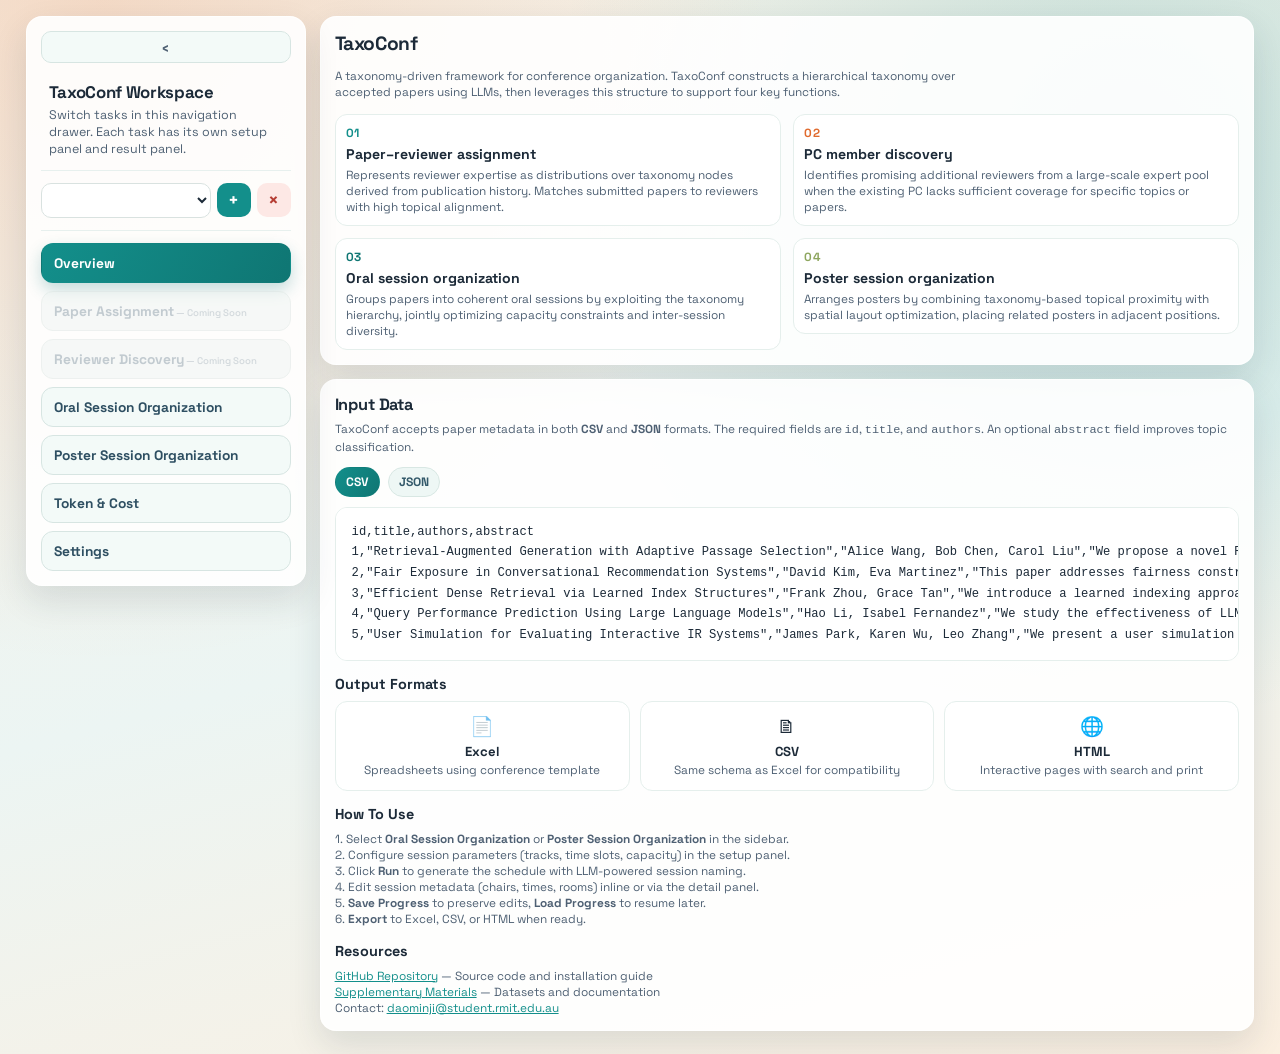
==== commit c8aa2239: "Redesign overview page with landing page content and consistent data format Replace the generic over" ====
--- a/index.html
+++ b/index.html
@@ -73,119 +73,103 @@
     <main class="content">
       <section class="task-view is-active" id="task-overview">
         <section class="panel setup-panel">
-          <h2>Setup Panel: Workspace Overview</h2>
-          <div class="grid-3">
-            <div class="control-card">
-              <h3 style="margin:0 0 8px;font-size:0.9rem">What This Page Supports</h3>
-              <div class="tiny">
-                This workspace combines four conference-management functions in one interface:
-                paper assignment, reviewer discovery, oral session organization, and poster session organization.
-                Each task keeps its own setup area and result area so users can switch tasks without mixing controls.
-              </div>
-            </div>
-
-            <div class="control-card">
-              <h3 style="margin:0 0 8px;font-size:0.9rem">Inputs You Will Provide</h3>
-              <div class="tiny">
-                Assignment: demo mode uses server-side reviewer/meta-reviewer matrices; normal mode accepts uploaded
-                submissions, reviewers, meta-reviewers, and COI data.<br><br>
-                Reviewer Discovery: currently disabled while the backend workflow is still being integrated.<br><br>
-                Oral / Poster: session parameters over conference-specific demo datasets under `./data/*`, with
-                automatic LLM-generated session names, hard-paper analysis, and last-mile modification support.
-              </div>
-            </div>
-
-            <div class="control-card">
-              <h3 style="margin:0 0 8px;font-size:0.9rem">How To Use It</h3>
-              <div class="tiny">
-                1. Select a task in the sidebar.<br>
-                2. Configure the task-specific inputs in the top setup panel.<br>
-                3. Run the algorithm and inspect the output in the main panel.<br>
-                4. Manually edit assignments or schedules where the task supports editing.<br>
-                5. Export the final assignment or session arrangement after manual edits if needed.
-              </div>
+          <h2 style="font-size:1.2rem;letter-spacing:-0.02em;margin-bottom:4px">TaxoConf</h2>
+          <p class="tiny" style="margin-bottom:14px;max-width:640px">A taxonomy-driven framework for conference organization. TaxoConf constructs a hierarchical taxonomy over accepted papers using LLMs, then leverages this structure to support four key functions.</p>
+
+          <div class="grid-2" style="gap:12px">
+            <div class="control-card">
+              <div class="tiny" style="color:var(--accent);font-weight:700;letter-spacing:0.05em;text-transform:uppercase;margin-bottom:4px">01</div>
+              <h3 style="margin:0 0 4px;font-size:0.88rem">Paper&ndash;reviewer assignment</h3>
+              <div class="tiny">Represents reviewer expertise as distributions over taxonomy nodes derived from publication history. Matches submitted papers to reviewers with high topical alignment.</div>
+            </div>
+            <div class="control-card">
+              <div class="tiny" style="color:var(--accent-warm);font-weight:700;letter-spacing:0.05em;text-transform:uppercase;margin-bottom:4px">02</div>
+              <h3 style="margin:0 0 4px;font-size:0.88rem">PC member discovery</h3>
+              <div class="tiny">Identifies promising additional reviewers from a large-scale expert pool when the existing PC lacks sufficient coverage for specific topics or papers.</div>
+            </div>
+            <div class="control-card">
+              <div class="tiny" style="color:var(--accent-strong);font-weight:700;letter-spacing:0.05em;text-transform:uppercase;margin-bottom:4px">03</div>
+              <h3 style="margin:0 0 4px;font-size:0.88rem">Oral session organization</h3>
+              <div class="tiny">Groups papers into coherent oral sessions by exploiting the taxonomy hierarchy, jointly optimizing capacity constraints and inter-session diversity.</div>
+            </div>
+            <div class="control-card">
+              <div class="tiny" style="color:var(--accent-muted);font-weight:700;letter-spacing:0.05em;text-transform:uppercase;margin-bottom:4px">04</div>
+              <h3 style="margin:0 0 4px;font-size:0.88rem">Poster session organization</h3>
+              <div class="tiny">Arranges posters by combining taxonomy-based topical proximity with spatial layout optimization, placing related posters in adjacent positions.</div>
             </div>
           </div>
         </section>
 
         <section class="panel result-panel">
-          <h2>Main Panel: Functions and Technical Details</h2>
-          <div class="summary">
-            <div class="metric"><div class="label">Functions</div><div class="value">4</div></div>
-            <div class="metric"><div class="label">Assignment Modes</div><div class="value">2</div></div>
-            <div class="metric"><div class="label">Active Workflows</div><div class="value">3</div></div>
-            <div class="metric"><div class="label">Manual Editing</div><div class="value">Supported</div></div>
-          </div>
-
-          <div class="result-split">
-            <div class="list-card">
-              <h3>Functions</h3>
-              <div class="overview-flow">
-                <div class="overview-step">
-                  <div class="step-kicker">Function 1</div>
-                  <div class="step-title">Paper Assignment</div>
-                  <div class="step-copy">
-                    Assigns papers to reviewers and meta-reviewers. Demo mode uses server-side affinity matrices;
-                    normal mode computes assignment from uploaded paper and reviewer data plus COI constraints.
-                  </div>
-                </div>
-                <div class="overview-step">
-                  <div class="step-kicker">Function 2</div>
-                  <div class="step-title">Reviewer Discovery</div>
-                  <div class="step-copy">
-                    This tab is currently being integrated. The page stays visible as a placeholder, but its controls
-                    are disabled until the reviewer-discovery backend is finalized.
-                  </div>
-                </div>
-                <div class="overview-step">
-                  <div class="step-kicker">Function 3</div>
-                  <div class="step-title">Oral Session Organization</div>
-                  <div class="step-copy">
-                    Groups oral papers into time slots and parallel tracks, checks presenter conflicts across parallel
-                    sessions, assigns concise session names automatically, and highlights hard-to-place papers for last-mile revision.
-                  </div>
-                </div>
-                <div class="overview-step">
-                  <div class="step-kicker">Function 4</div>
-                  <div class="step-title">Poster Session Organization</div>
-                  <div class="step-copy">
-                    Arranges posters into line, circle, or rectangle floor plans, supports manual board reassignment,
-                    can optimize within-floor-plan similarity, and exports the final schedule with editable session names and chairs.
-                  </div>
-                </div>
-              </div>
-            </div>
-
-            <div class="detail-card">
-              <h3>Technical Details</h3>
-              <div class="tech-grid">
-                <div class="tech-note">
-                  The system maps papers and PC members to a shared IR taxonomy as sparse topic distributions. Text signals
-                  come from titles, abstracts, and PC publication histories, with lightweight keyword and hint-based routing
-                  to fine-grained leaf topics.
-                </div>
-                <div class="tech-note">
-                  Paper Assignment has two execution paths: a demo path backed by server-side affinity/conflict matrices,
-                  and a normal path that derives topic-based similarities from uploaded JSON data before solving the same
-                  capacity-constrained assignment problem.
-                </div>
-                <div class="tech-note">
-                  Reviewer Discovery is currently marked as work in progress. The frontend placeholder remains in the
-                  navigation so the unified layout stays stable while the backend integration is completed.
-                </div>
-                <div class="tech-note">
-                  Oral organization builds session centroids from paper topic distributions and places papers into tracks and
-                  time slots to maximize topical coherence under hard capacity constraints and presenter conflict rules. The run also assigns session names and surfaces hard papers for last-mile modification.
-                </div>
-                <div class="tech-note">
-                  Poster organization fills a configurable venue layout where each cell corresponds to one poster board.
-                  Both oral and poster results support manual reassignment. Poster organization can optionally optimize similarity within each floor plan and also returns hard-paper flags for final adjustment.
-                </div>
-                <div class="tech-note">
-                  The frontend and backend are separated. The HTML page calls dedicated backend modules for assignment,
-                  discovery, oral scheduling, and poster scheduling through JSON API endpoints.
-                </div>
-              </div>
+          <h2>Input Data</h2>
+          <p class="tiny" style="margin:-4px 0 12px">TaxoConf accepts paper metadata in both <strong>CSV</strong> and <strong>JSON</strong> formats. The required fields are <code>id</code>, <code>title</code>, and <code>authors</code>. An optional <code>abstract</code> field improves topic classification.</p>
+
+          <div class="tabs" style="margin-bottom:10px">
+            <button class="small-tab is-active" type="button" data-overview-tab="csv">CSV</button>
+            <button class="small-tab" type="button" data-overview-tab="json">JSON</button>
+          </div>
+
+          <div id="overviewTabCsv" class="control-card" style="padding:14px 16px;font-family:'IBM Plex Mono',monospace;font-size:0.76rem;line-height:1.7;overflow-x:auto;white-space:pre">id,title,authors,abstract
+1,"Retrieval-Augmented Generation with Adaptive Passage Selection","Alice Wang, Bob Chen, Carol Liu","We propose a novel RAG framework that dynamically selects..."
+2,"Fair Exposure in Conversational Recommendation Systems","David Kim, Eva Martinez","This paper addresses fairness constraints in multi-turn..."
+3,"Efficient Dense Retrieval via Learned Index Structures","Frank Zhou, Grace Tan","We introduce a learned indexing approach for approximate..."
+4,"Query Performance Prediction Using Large Language Models","Hao Li, Isabel Fernandez","We study the effectiveness of LLMs as zero-shot query..."
+5,"User Simulation for Evaluating Interactive IR Systems","James Park, Karen Wu, Leo Zhang","We present a user simulation framework grounded in..."</div>
+
+          <div id="overviewTabJson" class="control-card" style="padding:14px 16px;font-family:'IBM Plex Mono',monospace;font-size:0.76rem;line-height:1.7;overflow-x:auto;white-space:pre;display:none">[
+  {
+    "id": 1,
+    "title": "Retrieval-Augmented Generation with Adaptive Passage Selection",
+    "authors": "Alice Wang, Bob Chen, Carol Liu",
+    "abstract": "We propose a novel RAG framework that dynamically selects..."
+  },
+  {
+    "id": 2,
+    "title": "Fair Exposure in Conversational Recommendation Systems",
+    "authors": "David Kim, Eva Martinez",
+    "abstract": "This paper addresses fairness constraints in multi-turn..."
+  }
+]</div>
+
+          <div style="margin-top:14px">
+            <h3 style="font-size:0.9rem;margin-bottom:8px">Output Formats</h3>
+            <div class="grid-3" style="gap:10px">
+              <div class="control-card" style="text-align:center;padding:12px">
+                <div style="font-size:1.2rem;margin-bottom:4px">&#128196;</div>
+                <h3 style="font-size:0.82rem;margin:0 0 2px">Excel</h3>
+                <div class="tiny">Spreadsheets using conference template</div>
+              </div>
+              <div class="control-card" style="text-align:center;padding:12px">
+                <div style="font-size:1.2rem;margin-bottom:4px">&#128462;</div>
+                <h3 style="font-size:0.82rem;margin:0 0 2px">CSV</h3>
+                <div class="tiny">Same schema as Excel for compatibility</div>
+              </div>
+              <div class="control-card" style="text-align:center;padding:12px">
+                <div style="font-size:1.2rem;margin-bottom:4px">&#127760;</div>
+                <h3 style="font-size:0.82rem;margin:0 0 2px">HTML</h3>
+                <div class="tiny">Interactive pages with search and print</div>
+              </div>
+            </div>
+          </div>
+
+          <div style="margin-top:14px">
+            <h3 style="font-size:0.9rem;margin-bottom:8px">How To Use</h3>
+            <div class="tiny">
+              1. Select <strong>Oral Session Organization</strong> or <strong>Poster Session Organization</strong> in the sidebar.<br>
+              2. Configure session parameters (tracks, time slots, capacity) in the setup panel.<br>
+              3. Click <strong>Run</strong> to generate the schedule with LLM-powered session naming.<br>
+              4. Edit session metadata (chairs, times, rooms) inline or via the detail panel.<br>
+              5. <strong>Save Progress</strong> to preserve edits, <strong>Load Progress</strong> to resume later.<br>
+              6. <strong>Export</strong> to Excel, CSV, or HTML when ready.
+            </div>
+          </div>
+
+          <div style="margin-top:14px">
+            <h3 style="font-size:0.9rem;margin-bottom:8px">Resources</h3>
+            <div class="tiny">
+              <a href="https://github.com/DaominJi/TaxoConf" target="_blank" style="color:var(--accent)">GitHub Repository</a> &mdash; Source code and installation guide<br>
+              <a href="https://drive.google.com/drive/folders/1CGWR8dQAImLSdPQ58_7c_KENvS-6L9ca?usp=drive_link" target="_blank" style="color:var(--accent)">Supplementary Materials</a> &mdash; Datasets and documentation<br>
+              Contact: <a href="mailto:daominji@student.rmit.edu.au" style="color:var(--accent)">daominji@student.rmit.edu.au</a>
             </div>
           </div>
         </section>
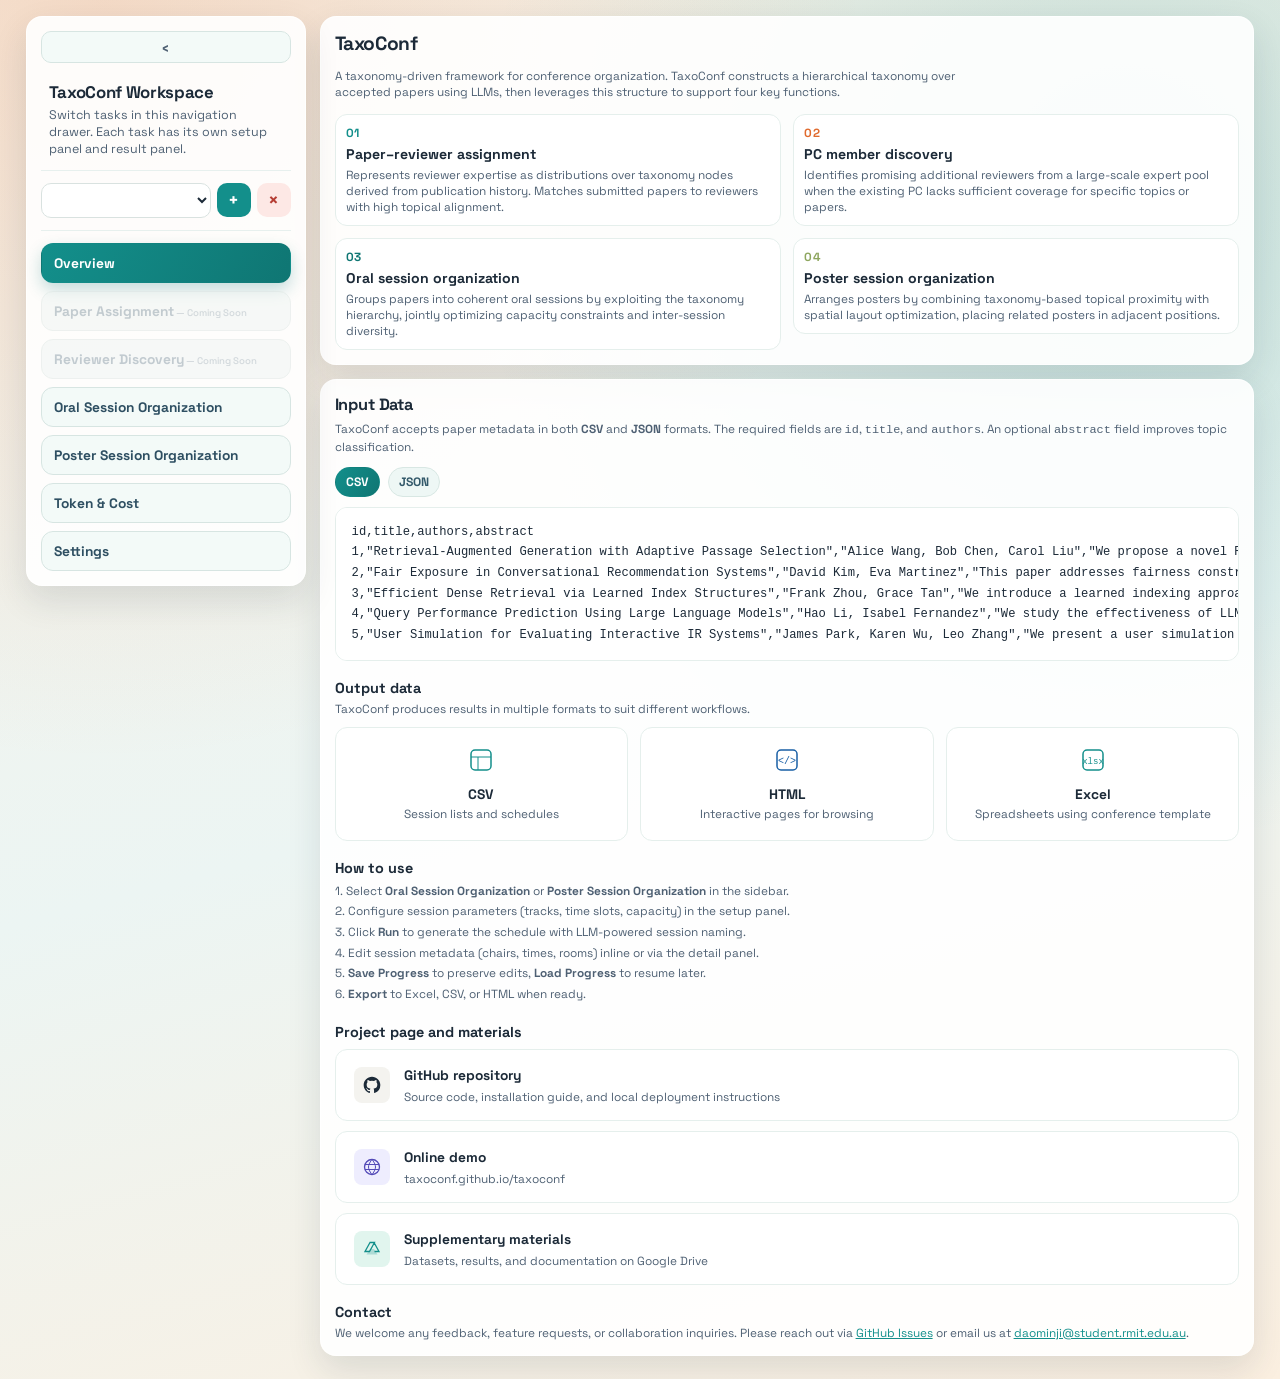
==== commit 0008ab98: "Use SVG icon cards for output formats and link cards for resources Match the landing page's visual s" ====
--- a/index.html
+++ b/index.html
@@ -131,30 +131,41 @@
   }
 ]</div>
 
-          <div style="margin-top:14px">
-            <h3 style="font-size:0.9rem;margin-bottom:8px">Output Formats</h3>
-            <div class="grid-3" style="gap:10px">
-              <div class="control-card" style="text-align:center;padding:12px">
-                <div style="font-size:1.2rem;margin-bottom:4px">&#128196;</div>
-                <h3 style="font-size:0.82rem;margin:0 0 2px">Excel</h3>
+          <div style="margin-top:18px">
+            <h3 style="font-size:0.9rem;margin-bottom:4px">Output data</h3>
+            <div class="tiny" style="margin-bottom:10px">TaxoConf produces results in multiple formats to suit different workflows.</div>
+            <div class="grid-3" style="gap:12px">
+              <div class="control-card" style="text-align:center;padding:18px 14px">
+                <svg width="28" height="28" viewBox="0 0 28 28" fill="none" style="margin-bottom:6px">
+                  <rect x="4" y="4" width="20" height="20" rx="4" stroke="var(--accent)" stroke-width="1.5"/>
+                  <line x1="4" y1="11" x2="24" y2="11" stroke="var(--accent)" stroke-width="1"/>
+                  <line x1="11" y1="11" x2="11" y2="24" stroke="var(--accent)" stroke-width="1"/>
+                </svg>
+                <h3 style="font-size:0.86rem;margin:0 0 3px">CSV</h3>
+                <div class="tiny">Session lists and schedules</div>
+              </div>
+              <div class="control-card" style="text-align:center;padding:18px 14px">
+                <svg width="28" height="28" viewBox="0 0 28 28" fill="none" style="margin-bottom:6px">
+                  <rect x="4" y="4" width="20" height="20" rx="4" stroke="#185FA5" stroke-width="1.5"/>
+                  <text x="14" y="18" text-anchor="middle" fill="#185FA5" font-size="10" font-weight="500" font-family="monospace">&lt;/&gt;</text>
+                </svg>
+                <h3 style="font-size:0.86rem;margin:0 0 3px">HTML</h3>
+                <div class="tiny">Interactive pages for browsing</div>
+              </div>
+              <div class="control-card" style="text-align:center;padding:18px 14px">
+                <svg width="28" height="28" viewBox="0 0 28 28" fill="none" style="margin-bottom:6px">
+                  <rect x="4" y="4" width="20" height="20" rx="4" stroke="var(--accent)" stroke-width="1.5"/>
+                  <text x="14" y="18" text-anchor="middle" fill="var(--accent)" font-size="9" font-weight="500" font-family="monospace">xlsx</text>
+                </svg>
+                <h3 style="font-size:0.86rem;margin:0 0 3px">Excel</h3>
                 <div class="tiny">Spreadsheets using conference template</div>
               </div>
-              <div class="control-card" style="text-align:center;padding:12px">
-                <div style="font-size:1.2rem;margin-bottom:4px">&#128462;</div>
-                <h3 style="font-size:0.82rem;margin:0 0 2px">CSV</h3>
-                <div class="tiny">Same schema as Excel for compatibility</div>
-              </div>
-              <div class="control-card" style="text-align:center;padding:12px">
-                <div style="font-size:1.2rem;margin-bottom:4px">&#127760;</div>
-                <h3 style="font-size:0.82rem;margin:0 0 2px">HTML</h3>
-                <div class="tiny">Interactive pages with search and print</div>
-              </div>
-            </div>
-          </div>
-
-          <div style="margin-top:14px">
-            <h3 style="font-size:0.9rem;margin-bottom:8px">How To Use</h3>
-            <div class="tiny">
+            </div>
+          </div>
+
+          <div style="margin-top:18px">
+            <h3 style="font-size:0.9rem;margin-bottom:4px">How to use</h3>
+            <div class="tiny" style="line-height:1.75">
               1. Select <strong>Oral Session Organization</strong> or <strong>Poster Session Organization</strong> in the sidebar.<br>
               2. Configure session parameters (tracks, time slots, capacity) in the setup panel.<br>
               3. Click <strong>Run</strong> to generate the schedule with LLM-powered session naming.<br>
@@ -164,12 +175,53 @@
             </div>
           </div>
 
-          <div style="margin-top:14px">
-            <h3 style="font-size:0.9rem;margin-bottom:8px">Resources</h3>
+          <div style="margin-top:18px">
+            <h3 style="font-size:0.9rem;margin-bottom:8px">Project page and materials</h3>
+            <div style="display:flex;flex-direction:column;gap:10px">
+              <a href="https://github.com/DaominJi/TaxoConf" target="_blank" class="control-card" style="display:flex;align-items:center;gap:14px;padding:14px 18px;text-decoration:none;color:inherit">
+                <div style="width:36px;height:36px;border-radius:8px;background:#f4f3ef;display:flex;align-items:center;justify-content:center;flex-shrink:0">
+                  <svg width="20" height="20" viewBox="0 0 20 20" fill="none">
+                    <path d="M10 1.667C5.4 1.667 1.667 5.4 1.667 10c0 3.683 2.392 6.808 5.708 7.917.417.075.567-.183.567-.4v-1.417c-2.325.508-2.817-1.125-2.817-1.125-.375-.967-.925-1.225-.925-1.225-.758-.517.058-.508.058-.508.833.058 1.275.858 1.275.858.742 1.275 1.942.908 2.417.692.075-.542.292-.908.525-1.117-1.858-.208-3.808-.933-3.808-4.15 0-.917.325-1.667.858-2.25-.083-.208-.375-1.067.083-2.217 0 0 .7-.225 2.292.858a7.983 7.983 0 0 1 4.183 0c1.583-1.083 2.283-.858 2.283-.858.458 1.15.167 2.008.083 2.217.542.583.858 1.333.858 2.25 0 3.225-1.958 3.933-3.825 4.142.3.258.567.767.567 1.55v2.3c0 .217.15.483.575.4A8.337 8.337 0 0 0 18.333 10C18.333 5.4 14.6 1.667 10 1.667z" fill="var(--ink)"/>
+                  </svg>
+                </div>
+                <div>
+                  <strong style="font-size:0.86rem">GitHub repository</strong><br>
+                  <span class="tiny">Source code, installation guide, and local deployment instructions</span>
+                </div>
+              </a>
+              <a href="https://taxoconf.github.io/taxoconf/" target="_blank" class="control-card" style="display:flex;align-items:center;gap:14px;padding:14px 18px;text-decoration:none;color:inherit">
+                <div style="width:36px;height:36px;border-radius:8px;background:#eeedfe;display:flex;align-items:center;justify-content:center;flex-shrink:0">
+                  <svg width="20" height="20" viewBox="0 0 20 20" fill="none">
+                    <circle cx="10" cy="10" r="7.5" stroke="#534AB7" stroke-width="1.3" fill="none"/>
+                    <path d="M10 2.5c0 0-3.5 4-3.5 7.5s3.5 7.5 3.5 7.5m0-15c0 0 3.5 4 3.5 7.5s-3.5 7.5-3.5 7.5M3 7.5h14M3 12.5h14" stroke="#534AB7" stroke-width="1"/>
+                  </svg>
+                </div>
+                <div>
+                  <strong style="font-size:0.86rem">Online demo</strong><br>
+                  <span class="tiny">taxoconf.github.io/taxoconf</span>
+                </div>
+              </a>
+              <a href="https://drive.google.com/drive/folders/1CGWR8dQAImLSdPQ58_7c_KENvS-6L9ca?usp=drive_link" target="_blank" class="control-card" style="display:flex;align-items:center;gap:14px;padding:14px 18px;text-decoration:none;color:inherit">
+                <div style="width:36px;height:36px;border-radius:8px;background:#e1f5ee;display:flex;align-items:center;justify-content:center;flex-shrink:0">
+                  <svg width="20" height="20" viewBox="0 0 20 20" fill="none">
+                    <path d="M4.5 15.5h11l-3.5-5.5H8z" fill="var(--accent)" opacity="0.25"/>
+                    <path d="M8 3.5L3 12.5h4.5l5-9zM12 3.5l5 9h-4.5" stroke="var(--accent)" stroke-width="1.3" fill="none"/>
+                  </svg>
+                </div>
+                <div>
+                  <strong style="font-size:0.86rem">Supplementary materials</strong><br>
+                  <span class="tiny">Datasets, results, and documentation on Google Drive</span>
+                </div>
+              </a>
+            </div>
+          </div>
+
+          <div style="margin-top:18px">
+            <h3 style="font-size:0.9rem;margin-bottom:4px">Contact</h3>
             <div class="tiny">
-              <a href="https://github.com/DaominJi/TaxoConf" target="_blank" style="color:var(--accent)">GitHub Repository</a> &mdash; Source code and installation guide<br>
-              <a href="https://drive.google.com/drive/folders/1CGWR8dQAImLSdPQ58_7c_KENvS-6L9ca?usp=drive_link" target="_blank" style="color:var(--accent)">Supplementary Materials</a> &mdash; Datasets and documentation<br>
-              Contact: <a href="mailto:daominji@student.rmit.edu.au" style="color:var(--accent)">daominji@student.rmit.edu.au</a>
+              We welcome any feedback, feature requests, or collaboration inquiries. Please reach out via
+              <a href="https://github.com/DaominJi/TaxoConf/issues" target="_blank" style="color:var(--accent)">GitHub Issues</a> or email us at
+              <a href="mailto:daominji@student.rmit.edu.au" style="color:var(--accent)">daominji@student.rmit.edu.au</a>.
             </div>
           </div>
         </section>
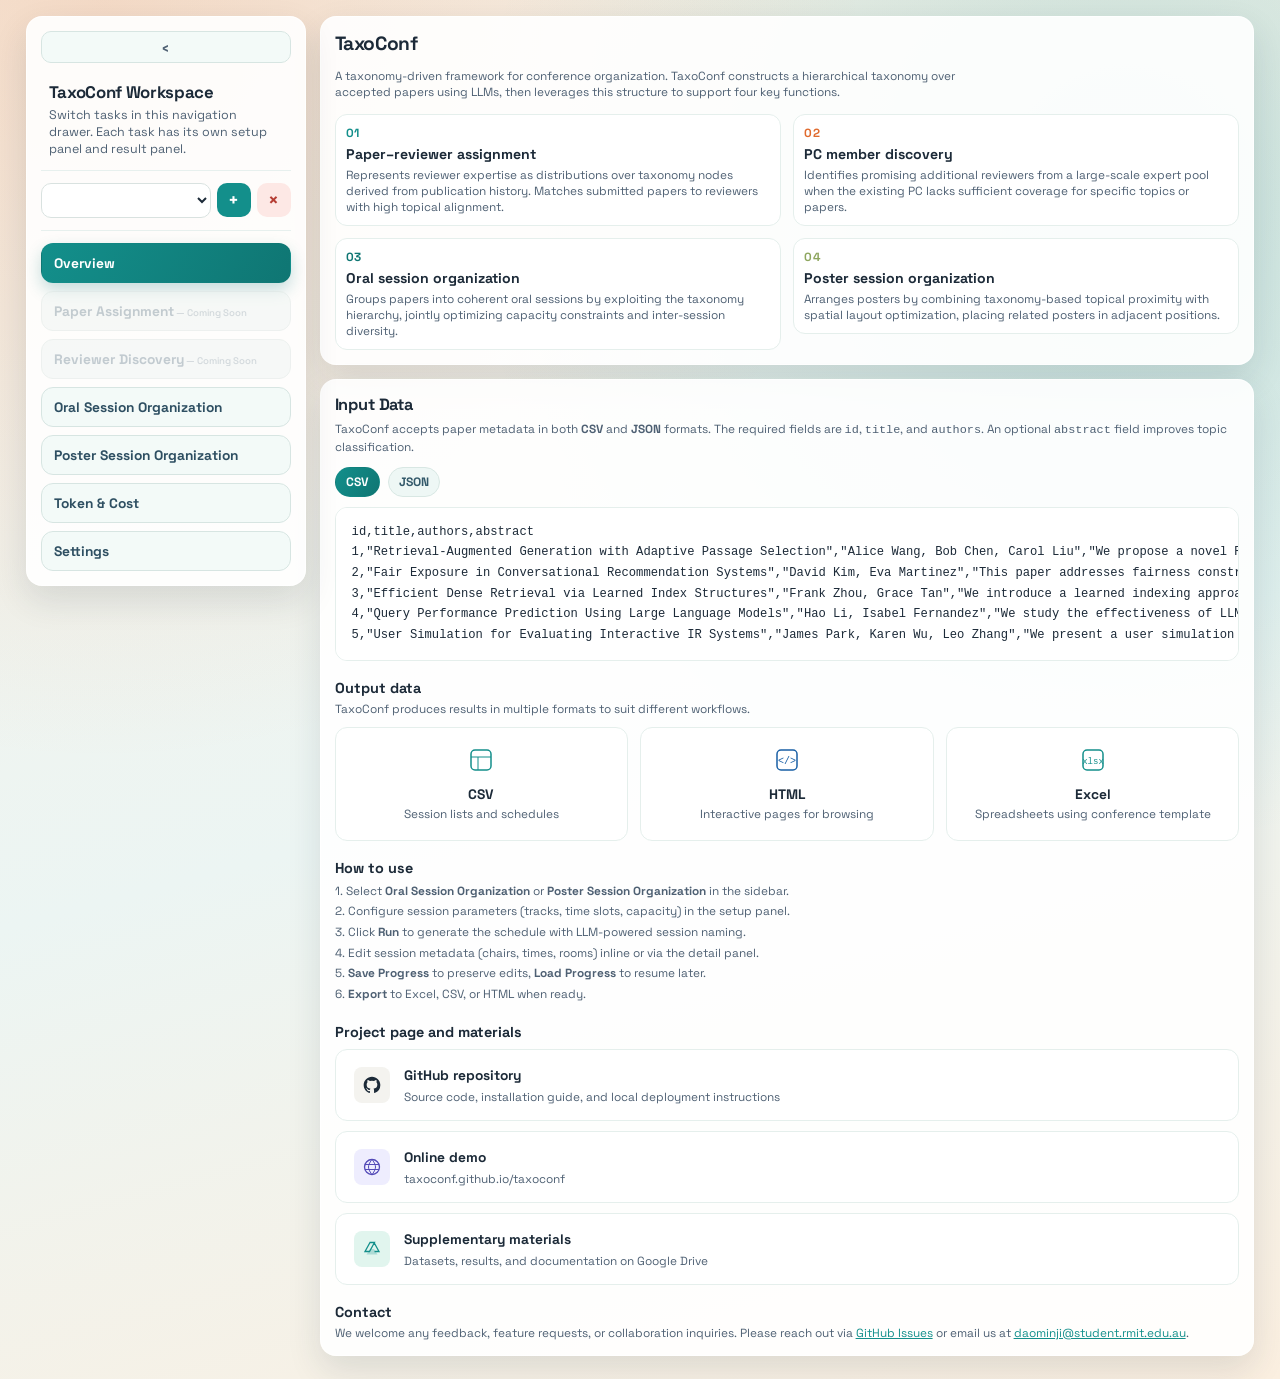
==== commit 371770f2: "Make workspaces mode-specific (oral OR poster) with explicit paper resolution Each workspace is now " ====
--- a/index.html
+++ b/index.html
@@ -59,9 +59,16 @@
           <input type="text" id="wsNewDesc" placeholder="e.g. AAAI 2026 Full Papers" />
         </div>
         <div class="control-group">
-          <label class="control-label">Papers JSON (optional, upload later if needed)</label>
-          <input type="file" id="wsNewPapersFile" accept=".json" style="font-size:0.82rem;margin-top:4px" />
-          <div class="tiny" style="margin-top:4px">Expected format: array of <code>[{id, title, authors, abstract?}, ...]</code></div>
+          <label class="control-label" for="wsNewMode">Session type</label>
+          <select id="wsNewMode">
+            <option value="oral">Oral sessions</option>
+            <option value="poster">Poster sessions</option>
+          </select>
+        </div>
+        <div class="control-group">
+          <label class="control-label">Papers JSON or CSV (optional, upload later if needed)</label>
+          <input type="file" id="wsNewPapersFile" accept=".json,.csv" style="font-size:0.82rem;margin-top:4px" />
+          <div class="tiny" style="margin-top:4px">Expected format: array of <code>[{id, title, authors, abstract?}, ...]</code> or CSV with same columns</div>
         </div>
         <div class="ws-modal-actions">
           <button class="btn-primary" id="wsCreateBtn" type="button">Create</button>
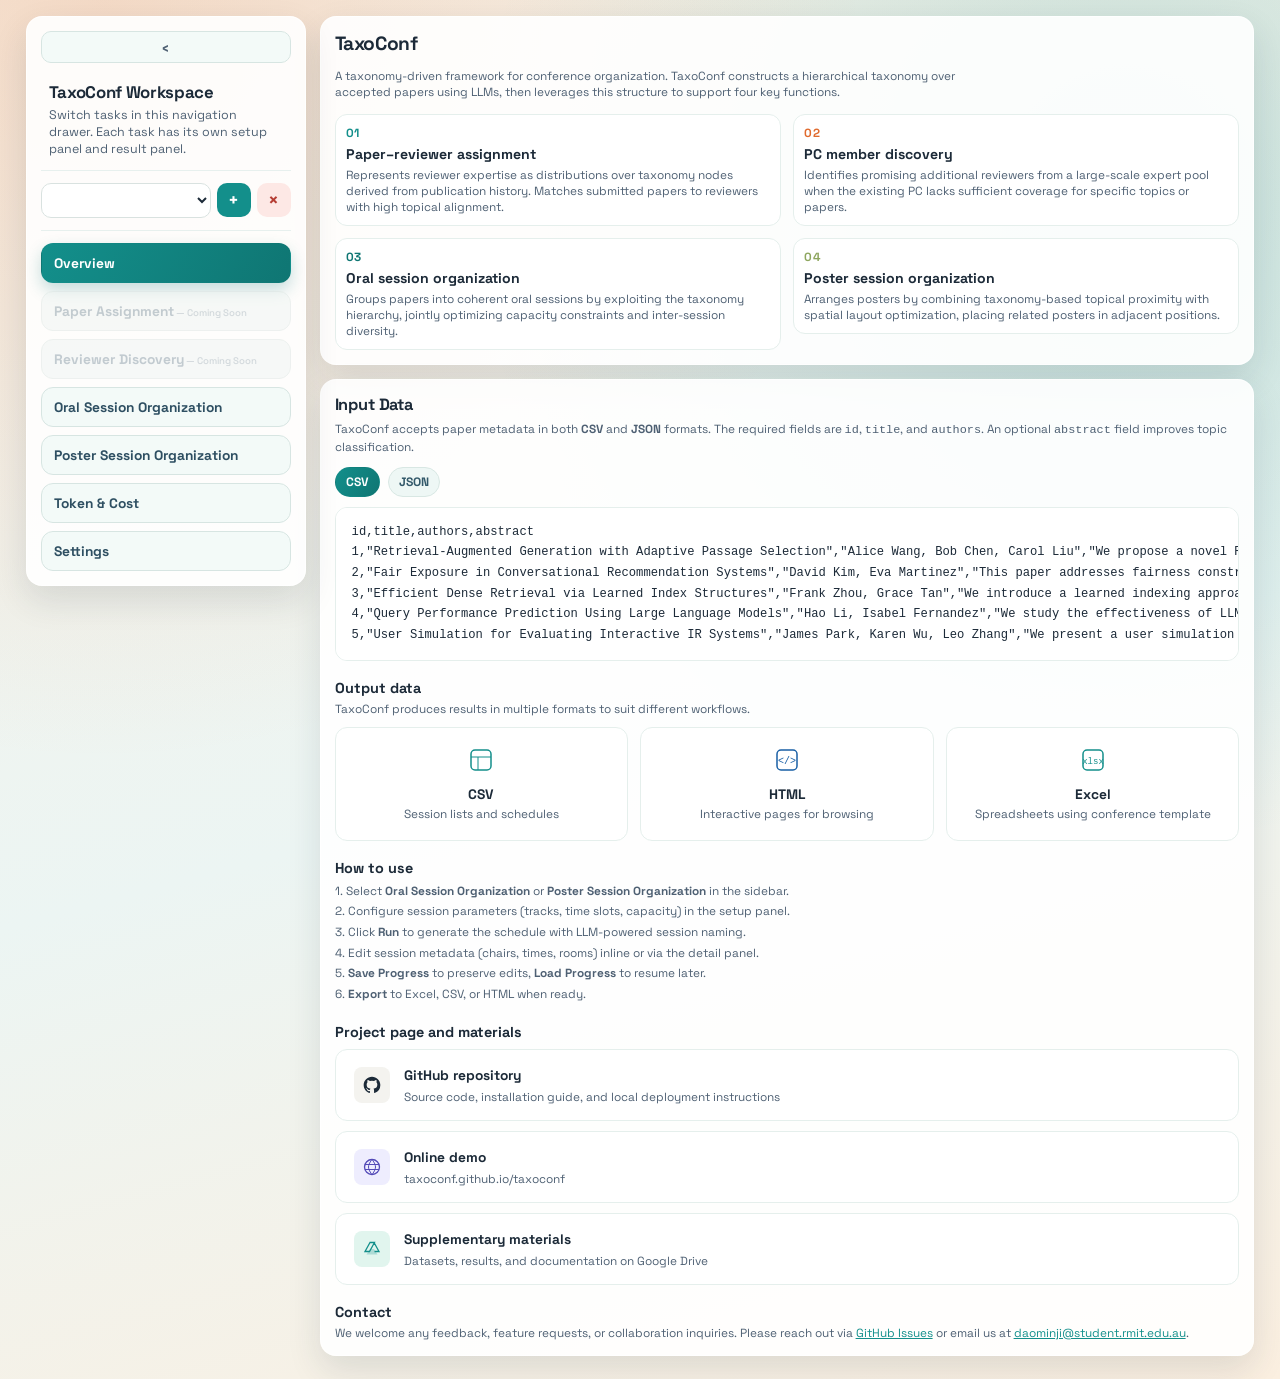
==== commit 2359cada: "Extract prompts and LLM client into separate files, add abstract toggle Code organization: - prompts" ====
--- a/index.html
+++ b/index.html
@@ -407,6 +407,10 @@
                   <input id="oralConflictInput" type="checkbox" checked>
                   Avoid presenter conflicts across parallel sessions
                 </label>
+                <label class="checkbox-line" style="margin-top:4px">
+                  <input id="oralUseAbstractsInput" type="checkbox" checked>
+                  Use abstracts for taxonomy construction
+                </label>
               </div>
 
               <div class="control-card">
@@ -515,6 +519,10 @@
                   <input id="posterPresenterConflictInput" type="checkbox">
                   Prevent same presenter in same session
                 </label>
+                <label class="checkbox-line" style="margin-top:4px">
+                  <input id="posterUseAbstractsInput" type="checkbox" checked>
+                  Use abstracts for taxonomy construction
+                </label>
                 <div id="posterCapacityNotice" class="capacity-note" style="margin-top:8px">Checking capacity...</div>
               </div>
 
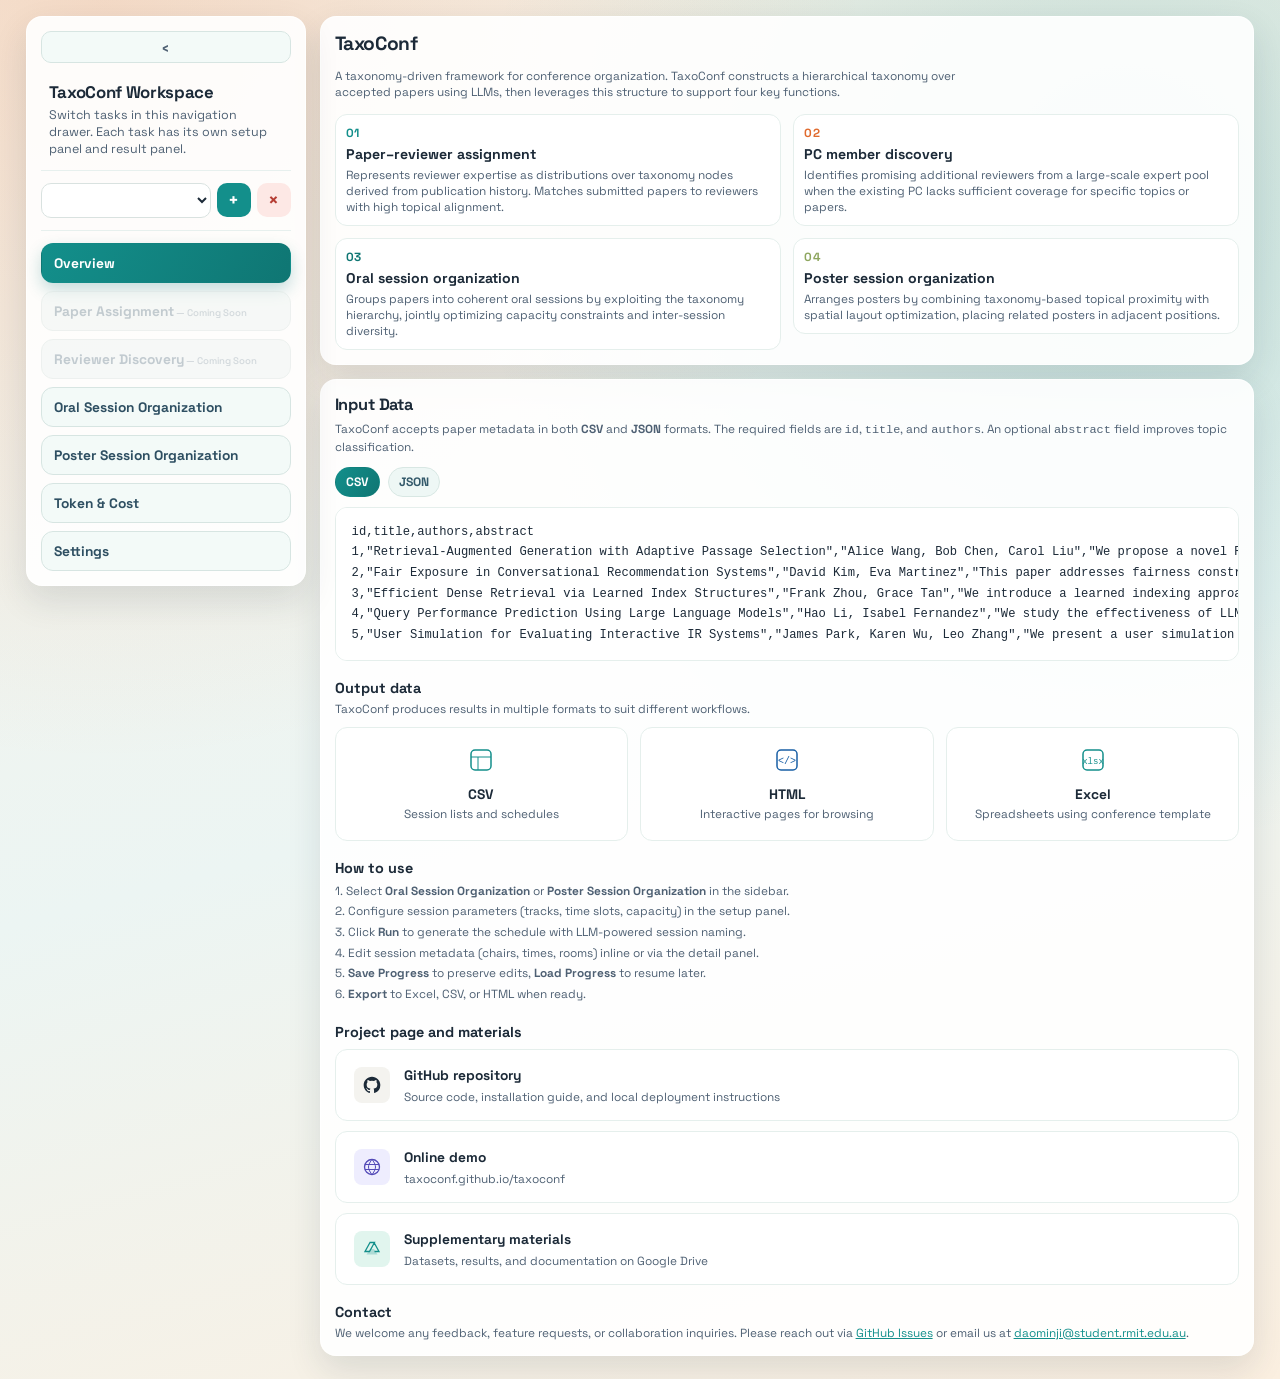
==== commit 01bafd2c: "Add OpenRouter as unified LLM provider with live pricing display OpenRouter support: - New provider " ====
--- a/index.html
+++ b/index.html
@@ -603,6 +603,7 @@
               <div class="control-group">
                 <label class="control-label" for="settingsProvider">Provider <span id="settingsKeyStatus" style="font-weight:normal;font-size:0.75rem;margin-left:4px"></span></label>
                 <select id="settingsProvider">
+                  <option value="openrouter">OpenRouter (all providers)</option>
                   <option value="openai">OpenAI</option>
                   <option value="google">Google Gemini</option>
                   <option value="anthropic">Anthropic Claude</option>
@@ -612,6 +613,7 @@
               <div class="control-group">
                 <label class="control-label" for="settingsModel">Model</label>
                 <select id="settingsModel"></select>
+                <div id="settingsModelPricing" class="tiny" style="margin-top:4px;color:var(--ink-soft)"></div>
               </div>
             </div>
             <div class="control-group" style="margin-top:8px">
--- a/css/views/oral.css
+++ b/css/views/oral.css
@@ -145,7 +145,14 @@
   font-size: 0.84rem !important;
   color: var(--ink) !important;
   text-align: center;
-  margin-bottom: 4px;
+  margin-bottom: 2px;
+}
+
+.grid-track-room {
+  font-size: 0.74rem !important;
+  color: var(--ink-soft) !important;
+  text-align: center;
+  font-style: italic;
 }
 
 .grid-slot-cell {
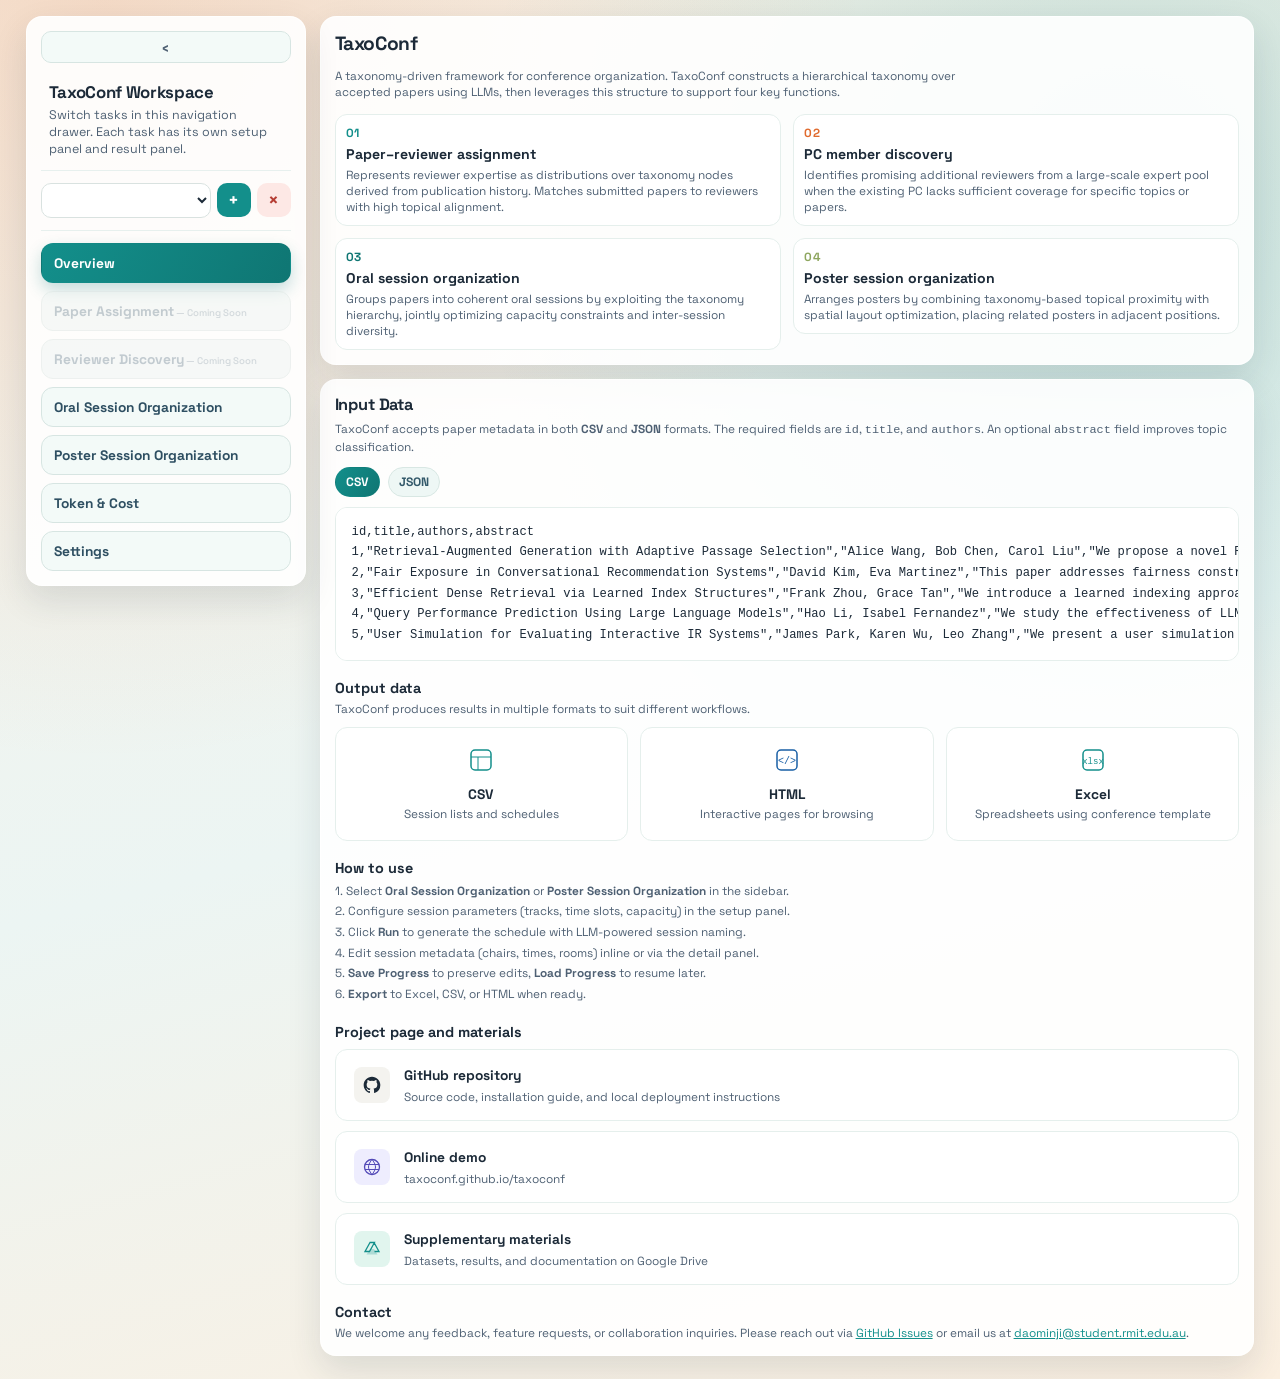
==== commit 0c0a1fb5: "Add LLM provider filter dropdown and fix API key info text Provider filter: - New "LLM Provider" dro" ====
--- a/index.html
+++ b/index.html
@@ -601,14 +601,20 @@
             <h3 style="margin:0 0 10px;font-size:0.9rem">LLM Provider &amp; Model</h3>
             <div class="grid-2">
               <div class="control-group">
-                <label class="control-label" for="settingsProvider">Provider <span id="settingsKeyStatus" style="font-weight:normal;font-size:0.75rem;margin-left:4px"></span></label>
-                <select id="settingsProvider">
-                  <option value="openrouter">OpenRouter (all providers)</option>
+                <label class="control-label" for="settingsProviderFilter">LLM Provider <span id="settingsKeyStatus" style="font-weight:normal;font-size:0.75rem;margin-left:4px"></span></label>
+                <select id="settingsProviderFilter">
+                  <option value="">All Providers</option>
                   <option value="openai">OpenAI</option>
-                  <option value="google">Google Gemini</option>
-                  <option value="anthropic">Anthropic Claude</option>
-                  <option value="xai">xAI Grok</option>
+                  <option value="anthropic">Anthropic</option>
+                  <option value="google">Google</option>
+                  <option value="x-ai">xAI</option>
+                  <option value="meta-llama">Meta (Llama)</option>
+                  <option value="deepseek">DeepSeek</option>
+                  <option value="mistralai">Mistral</option>
+                  <option value="qwen">Qwen</option>
                 </select>
+                <!-- Hidden provider value for backward compat -->
+                <select id="settingsProvider" style="display:none"><option value="openrouter" selected>openrouter</option></select>
               </div>
               <div class="control-group">
                 <label class="control-label" for="settingsModel">Model</label>
@@ -635,11 +641,8 @@
             </div>
             <div style="margin-top:10px;padding:10px 12px;background:#f6fbfa;border:1px solid #e5efec;border-radius:10px">
               <div class="tiny" style="margin:0">
-                <strong>Environment variables by provider:</strong><br>
-                Google Gemini: <code>GOOGLE_API_KEY</code>&nbsp;&nbsp;|&nbsp;&nbsp;
-                OpenAI: <code>OPENAI_API_KEY</code><br>
-                Anthropic: <code>ANTHROPIC_API_KEY</code>&nbsp;&nbsp;|&nbsp;&nbsp;
-                xAI: <code>XAI_API_KEY</code>
+                <strong>API Key:</strong> Set <code>OPENROUTER_API_KEY</code> as an environment variable, or enter it manually below.<br>
+                Get your key at <a href="https://openrouter.ai/keys" target="_blank" style="color:var(--accent)">openrouter.ai/keys</a>
               </div>
             </div>
             <div style="margin-top:10px;display:flex;gap:8px;align-items:center">
